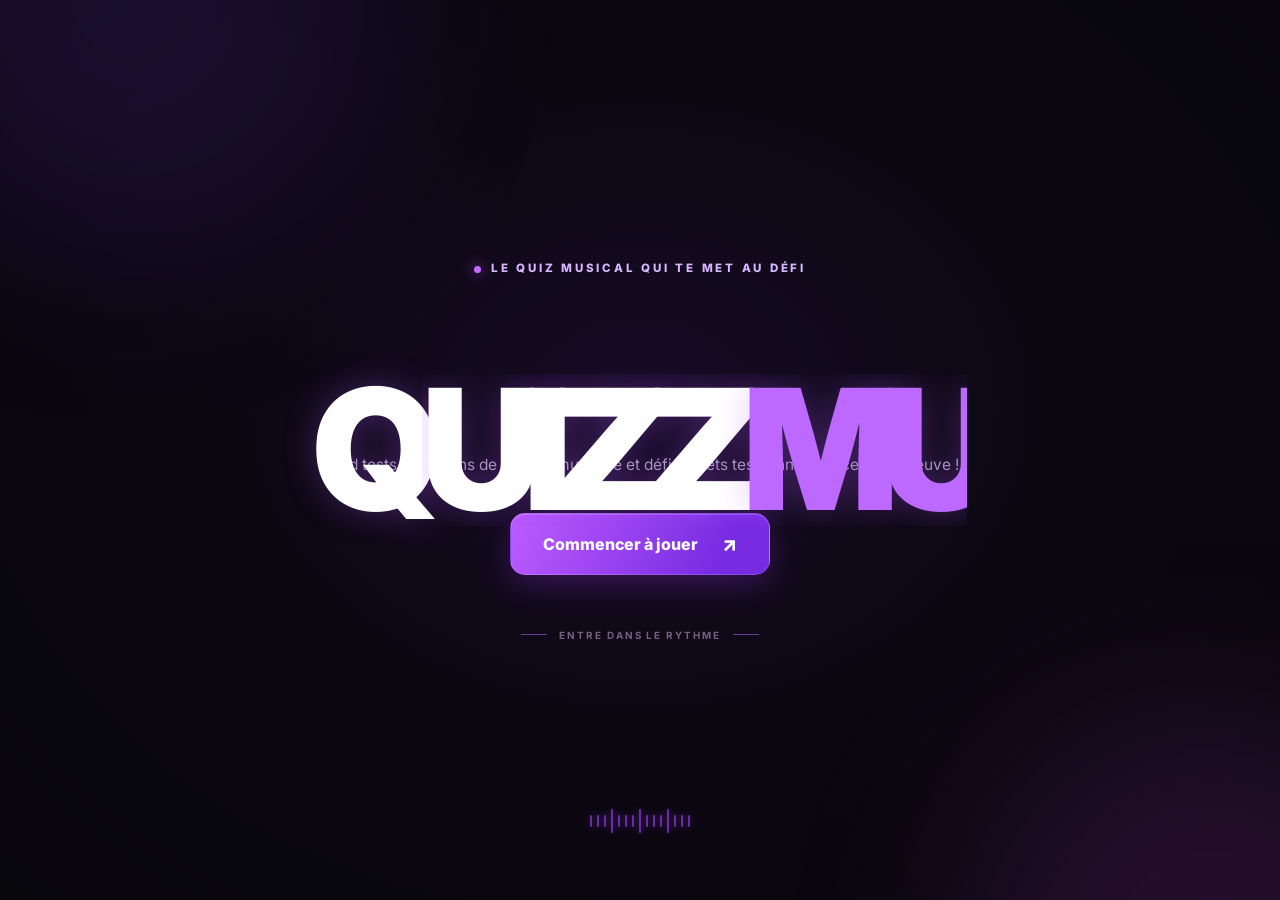
==== index.html @ 2c09d620 "Keep Q continuous through logo reveal and prevent welcome animation restart" ====
<!DOCTYPE html>
<html lang="fr">
  <head>
    <meta charset="UTF-8" />
    <meta name="viewport" content="width=device-width, initial-scale=1.0" />
    <meta name="theme-color" content="#08060d" />
    <title>QuizzMU — Écoute. Devine. Joue.</title>
    <link rel="preconnect" href="https://fonts.googleapis.com" />
    <link rel="preconnect" href="https://fonts.gstatic.com" crossorigin />
    <link href="https://fonts.googleapis.com/css2?family=Inter:wght@400;500;600;700;800;900&display=swap" rel="stylesheet" />
    <link rel="stylesheet" href="styles.css" />
    <link rel="stylesheet" href="artist-quiz.css" />
    <link rel="stylesheet" href="dark-theme.css" />
    <link rel="stylesheet" href="responsive.css" />
    <link rel="stylesheet" href="genre-answer-options.css?v=20261124singleinput" />
    <link rel="stylesheet" href="genre-setup.css?v=20261124genretiles" />
    <style>
      /* Un seul bouton Retour : celui de la barre supérieure. */
      #appShell .artist-back-button { display: none !important; }
      /* Le délai de 15 s remplace le bouton Passer, sans changer la gestion du temps écoulé. */
      #appShell [id$="SkipButton"], #appShell [data-pass] { display: none !important; }
      /* Après le choix du niveau, afficher seulement le quiz (ou le résultat).
         Conserver l'en-tête et les niveaux sur l'écran de sélection. */
      :is(.rap-deezer-panel, .rnb-deezer-panel, .afro-deezer-panel, .variete-deezer-panel):has(
        :is(.rap-play-area, .rnb-play-area, .afro-play-area, .variete-play-area,
            .rap-final-area, .rnb-final-area, .afro-final-area, .variete-final-area):not(.hidden)
      ) > :is(.rap-deezer-heading, .rnb-deezer-heading, .afro-deezer-heading, .variete-deezer-heading,
               .rap-level-picker, .rnb-level-picker, .afro-level-picker, .variete-level-picker) {
        display: none !important;
      }

      /* Intro: un seul logo, sans réinitialisation de l'animation du contenu. */
      #welcomeScreen.qm-intro .welcome-content, #welcomeScreen.qm-intro-done .welcome-content { animation:none; }
      #welcomeScreen.qm-intro .welcome-title { opacity:0; }
      #welcomeScreen.qm-intro .welcome-kicker { animation:qm-reveal .6s 2.55s both; }
      #welcomeScreen.qm-intro .welcome-description { animation:qm-reveal .6s 2.75s both; }
      #welcomeScreen.qm-intro .welcome-button { animation:qm-reveal .6s 2.95s both; }
      #welcomeScreen.qm-intro .welcome-hint { animation:qm-reveal .6s 3.15s both; }
      #welcomeScreen.qm-intro .sound-bars { animation:qm-bars .6s 3.35s both; }
      #qmIntroFx { position:fixed; inset:0; pointer-events:none; overflow:hidden; z-index:2; }
      #qmIntroFx .qm-logo { position:absolute; display:flex; align-items:baseline; white-space:nowrap; transform-origin:0 50%; color:#fff; }
      #qmIntroFx .qm-rest { display:inline-block; overflow:hidden; white-space:nowrap; }
      #qmIntroFx .qm-ring { position:absolute; left:50%; top:50%; width:clamp(100px,25vw,300px); aspect-ratio:1; border:1px solid #a960e4; border-radius:50%; animation:qm-ring 1.2s var(--delay) both; }
      #qmIntroFx .qm-beat { position:absolute; left:50%; top:50%; margin-left:var(--side); display:flex; align-items:center; gap:clamp(3px,.65vw,8px); height:clamp(18px,8%,42px); animation:qm-beat 1.35s .55s both; }
      #qmIntroFx .qm-beat i { display:block; width:clamp(3px,.55vw,7px); border-radius:2px; background:#ae65eb; animation:qm-beat-bar .55s ease-in-out infinite alternate; }
      @keyframes qm-ring { 0% {opacity:0;transform:translate(-50%,-50%) scale(.6)} 30% {opacity:.6} 100% {opacity:0;transform:translate(-50%,-50%) scale(1.9)} }
      @keyframes qm-beat { 0%,100% {opacity:0;transform:translate(-50%,-50%) scale(.95)} 30%,65% {opacity:.75;transform:translate(-50%,-50%) scale(1)} }
      @keyframes qm-beat-bar { from {transform:scaleY(.55)} to {transform:scaleY(1)} }
      @keyframes qm-reveal { from {opacity:0;transform:translateY(10px)} to {opacity:1;transform:translateY(0)} }
      @keyframes qm-bars { from {opacity:0} to {opacity:.6} }
      @media(prefers-reduced-motion:reduce) { #qmIntroFx {display:none!important} #welcomeScreen.qm-intro .welcome-title {opacity:1} #welcomeScreen.qm-intro .welcome-content > *, #welcomeScreen.qm-intro .sound-bars {animation:none!important} }
    </style>
  </head>
  <body>
    <canvas id="soundscape" aria-hidden="true"></canvas>
    <div class="ambient-glow ambient-glow-one" aria-hidden="true"></div>
    <div class="ambient-glow ambient-glow-two" aria-hidden="true"></div>

    <main id="welcomeScreen" class="welcome-screen" aria-labelledby="welcomeTitle">
      <div class="welcome-content">
        <p class="welcome-kicker"><span class="live-dot"></span> LE QUIZ MUSICAL QUI TE MET AU DÉFI</p>
        <h1 id="welcomeTitle" class="welcome-title">QUIZZ<span>MU</span></h1>
        <p class="welcome-description">Blind tests, questions de culture musicale et défis : mets tes connaissances à l’épreuve !</p>
        <button id="beginJourney" class="primary-btn welcome-button" type="button">Commencer à jouer <span aria-hidden="true">↗</span></button>
        <div class="welcome-hint" aria-hidden="true"><span></span> ENTRE DANS LE RYTHME <span></span></div>
      </div>
      <div class="sound-bars" aria-hidden="true"><i></i><i></i><i></i><i></i><i></i><i></i><i></i><i></i><i></i><i></i><i></i><i></i><i></i><i></i><i></i></div>
    </main>


    <script>
      (() => {
        const home=document.getElementById('welcomeScreen'), title=document.getElementById('welcomeTitle'), start=document.getElementById('beginJourney');
        const motion=matchMedia('(prefers-reduced-motion: reduce)');
        if(!home||!title||!start||motion.matches)return;
        home.classList.add('qm-intro','qm-intro-done');
        window.qmWaveStart=performance.now();
        const fx=document.createElement('div');fx.id='qmIntroFx';fx.setAttribute('aria-hidden','true');
        [.25,.65].forEach(delay=>{const ring=document.createElement('i');ring.className='qm-ring';ring.style.setProperty('--delay',delay+'s');fx.appendChild(ring)});
        [-1,1].forEach(side=>{const beat=document.createElement('div');beat.className='qm-beat';beat.style.setProperty('--side',side*20+'%');[35,65,100,65,35].forEach((height,i)=>{const bar=document.createElement('i');bar.style.height=height+'%';bar.style.animationDelay=i*.12+'s';beat.appendChild(bar)});fx.appendChild(beat)});
        const logo=document.createElement('div');logo.className='qm-logo';logo.innerHTML='<span class="qm-letter">Q</span><span class="qm-rest">UIZZ<span style="color:#bd69ff">MU</span></span>';fx.appendChild(logo);home.appendChild(fx);
        const rest=logo.lastElementChild, letter=logo.firstElementChild;
        let raf=0,timer=0,finished=false;
        const ease=x=>{x=Math.max(0,Math.min(1,x));return x*x*(3-2*x)};
        function finish(){if(finished)return;finished=true;cancelAnimationFrame(raf);clearTimeout(timer);fx.remove();home.classList.remove('qm-intro');start.removeEventListener('focus',finish);start.removeEventListener('click',finish);window.removeEventListener('resize',finish);motion.removeEventListener?.('change',finish)}
        function frame(now){
          if(finished)return;
          const t=(now-window.qmWaveStart)/1000;
          const style=getComputedStyle(title), rect=title.getBoundingClientRect();
          logo.style.fontFamily=style.fontFamily;logo.style.fontSize=style.fontSize;logo.style.fontWeight=style.fontWeight;logo.style.lineHeight=style.lineHeight;logo.style.letterSpacing=style.letterSpacing;logo.style.textShadow=style.textShadow;
          const reveal=ease((t-1.05)/.85), rise=ease((t-1.9)/.75);
          rest.style.width='auto';const full=rest.scrollWidth, q=letter.getBoundingClientRect().width/(Number(logo.dataset.scale)||1);
          const scale=t<1.05?.2+.8*ease(t/1.05):1;
          rest.style.width=full*reveal+'px';rest.style.opacity=String(ease((t-1.05)/.55));
          const width=q+full*reveal;
          const x=(innerWidth/2-width*scale/2)*(1-rise)+(rect.left+(rect.width-width)/2)*rise;
          const y=(innerHeight/2-rect.height/2)*(1-rise)+rect.top*rise;
          logo.style.left=x+'px';logo.style.top=y+'px';logo.style.transform='scale('+scale+')';logo.dataset.scale=scale;logo.style.opacity=String(ease(t/.28));
          if(t>=2.65){logo.remove();title.style.opacity='1';return}
          raf=requestAnimationFrame(frame);
        }
        start.addEventListener('focus',finish);start.addEventListener('click',finish);window.addEventListener('resize',finish);motion.addEventListener?.('change',finish);
        raf=requestAnimationFrame(frame);timer=setTimeout(finish,4050);
      })();
    </script>

    <section id="modeSelection" class="mode-selection hidden" aria-labelledby="modeTitle">
      <div class="mode-selection-inner">
        <p class="welcome-kicker"><span class="live-dot"></span> CHOISIS TON EXPÉRIENCE</p>
        <h2 id="modeTitle">À toi de <span>jouer.</span></h2>
        <p class="mode-intro">Blind test par genre ou quizz sur tes artistes préférés, fais ton choix !</p>
        <div class="mode-cards">
          <button class="mode-card questions-mode" type="button" data-open-mode="questions">
            <span class="mode-icon" aria-hidden="true">♫</span>
            <span class="mode-card-copy"><strong>Blind Test par genre</strong><span>Choisis ton genre musical et devine les morceaux avant la fin du chrono.</span></span>
            <span class="mode-arrow" aria-hidden="true">↗</span>
          </button>
          <button class="mode-card artist-mode" type="button" data-open-mode="artist">
            <span class="mode-icon" aria-hidden="true">✦</span>
            <span class="mode-card-copy"><strong>Spécial Artiste</strong><span>Plonge dans l’univers d’un de tes artistes préférés.</span></span>
            <span class="mode-arrow" aria-hidden="true">↗</span>
          </button>
        </div>
        <button id="backToWelcome" class="text-back" type="button">← Retour à l’accueil</button>
      </div>
    </section>

    <div class="app-shell hidden" id="appShell">
      <header class="topbar">
        <div class="brand-lockup"><p class="eyebrow">TON TERRAIN DE JEU MUSICAL</p><h1>Quizz<span>MU</span></h1></div>
        <nav class="category-nav" aria-label="Rubriques du quiz" style="display: none;">
          <button type="button" class="category-tab active" data-mode="questions" aria-pressed="true">Questions</button>
          <button type="button" class="category-tab" data-mode="artist" aria-pressed="false">Spécial Artiste</button>
        </nav>
        <div class="header-actions" style="margin-left: auto;">
          <button id="chooseModeBtn" class="ghost-btn choose-mode-btn" type="button">← Retour</button>
        </div>
      </header>
      <main>
        <section id="startScreen" class="panel hero-panel quiz-view">
          <div class="panel-content">
            <button class="artist-back-button mode-directory-back" style="display: none;" type="button">← Retour</button>
            <div class="hero-intro"><span class="badge glow">PRÊT·E À JOUER ?</span><h2>Blind Test par genre</h2><p>Choisis ton genre musical pour commencer.</p></div>
            <div class="settings-block"><div class="genre-picker" aria-label="Choisir un genre de musique">
              <button class="genre-btn active" type="button" data-genre="rap">🎤 Rap</button>
              <button class="genre-btn" type="button" data-genre="rnb">🎵 R&amp;B</button>
              <button class="genre-btn" type="button" data-genre="afro">🌍 Afro</button>
              <button class="genre-btn" type="button" data-genre="variete">🎶 Variété française</button>
            </div></div>
          </div>
        </section>
        <section id="artistStartScreen" class="panel artist-view hidden" aria-labelledby="artistTitle"><div class="panel-content artist-intro"><button class="artist-back-button mode-directory-back" style="display: none;" type="button">← Retour</button><h2 id="artistTitle">Choisis ton artiste</h2><p class="artist-directory-intro">Chaque artiste a sa rubrique et ses propres questions. Choisis un quiz pour commencer.</p>
        <div class="artist-cards">
          <article class="artist-card" aria-labelledby="beyonceCardTitle"><div class="artist-card-copy"><p class="eyebrow">QUIZ ARTISTE · 10 QUESTIONS</p><h3 id="beyonceCardTitle">Beyoncé</h3><p>7 blind tests et 3 questions de culture musicale.</p></div><button id="startBeyonceButton" class="primary-btn artist-start-button" type="button">Jouer le quiz Beyoncé</button></article>
          <article class="artist-card" aria-labelledby="michaelCardTitle"><div class="artist-card-copy"><p class="eyebrow">QUIZ ARTISTE · 10 QUESTIONS</p><h3 id="michaelCardTitle">Michael Jackson</h3><p>5 blind tests et 5 questions de culture musicale.</p></div><button id="startMichaelButton" class="primary-btn artist-start-button" type="button">Jouer le quiz Michael Jackson</button></article>
        </div></div></section>
        <section id="artistGameScreen" class="panel artist-view hidden" aria-labelledby="artistQuestionPrompt"><div class="artist-game-content"><div class="game-header"><span id="artistRoundBadge" class="round-badge">Question 1 / 10</span><span id="artistScoreBadge" class="score-badge">Score : 0 / 10</span></div><p id="artistQuestionType" class="eyebrow">Blind test</p><div class="hint-card artist-question-card"><p class="hint-label">QUESTION</p><h3 id="artistQuestionPrompt">Quel est le titre du morceau ?</h3></div><div id="artistAudioArea" class="artist-audio-area"><button id="artistPlayButton" class="primary-btn artist-play-button" type="button" disabled>Chargement de l’extrait…</button><audio id="artistPreviewAudio" preload="none"></audio><p id="artistAudioStatus" class="feedback" role="status" aria-live="polite">Connexion à Deezer…</p></div><div id="artistChoices" class="artist-choices" aria-label="Propositions de réponse"></div><div id="artistReveal" class="artist-reveal" hidden aria-live="polite"></div><div class="artist-next-row"><button id="artistNextButton" class="primary-btn" type="button" hidden>Question suivante →</button></div></div></section>
        <section id="artistEndScreen" class="panel artist-view hidden" aria-labelledby="artistEndTitle"><div class="panel-content center"><span id="artistEndBadge" class="badge success">QUIZ ARTISTE TERMINÉ</span><h2 id="artistEndTitle">Quiz terminé !</h2><p id="artistFinalScore" class="artist-final-score"></p><div class="end-actions"><button id="restartArtistButton" class="primary-btn" type="button">Rejouer ce quiz</button><button id="artistDirectoryButton" class="ghost-btn" type="button">Retour aux artistes</button></div></div></section>
      </main>
    </div>
    <script src="quiz-timer.js"></script>
    <script>
      /* Réactions légères communes à tous les quiz QUIZZMU. */
      (() => {
        "use strict";
        const messages = {
          correct: [
            "T'es trop fort(e) 🔥",
            "Okkk, y'a du niveau !",
            "Masterclass 😮‍💨",
            "Mais oui, évidemment !",
            "Tu connais tes classiques 🎧",
            "C'est trop facile pour toi !",
            "Là, tu régales !",
            "Rien à dire, c'est validé ✅"
          ],
          wrong: [
            "Aïe aïe aïe 😭",
            "On va faire comme si on avait rien vu 👀",
            "C'était pas loin… enfin presque",
            "Bon… on retente au prochain son ?",
            "Même les meilleurs se trompent 😌",
            "On met ça sur le compte du stress 😭",
            "Le prochain, c'est le bon ! 🔥",
            "Petit accident de parcours 😭",
            "On oublie celle-là et on avance 🤝"
          ]
        };
        const states = new WeakMap();
        const style = document.createElement("style");
        style.textContent = `
          .quizzmu-reaction {
            display: block; width: 100%; max-width: 100%;
            margin: 8px 0 4px; padding: 0; border: 0; background: transparent;
            box-shadow: none; border-radius: 0; text-align: center;
            font-size: .92rem; font-weight: 600; line-height: 1.45;
            letter-spacing: normal; pointer-events: none;
            animation: quizzmu-reaction-appear .32s ease-out both;
          }
          .quizzmu-reaction--correct { color: #86efac; }
          .quizzmu-reaction--wrong { color: #fda4af; }
          .quizzmu-reaction--leaving {
            animation: quizzmu-reaction-out .25s ease-in forwards;
          }
          .quizzmu-answer-pulse { animation: quizzmu-answer-pulse .28s ease-out; }
          .quizzmu-next-question { display: block; width: fit-content; max-width: 100%; margin: 16px auto 8px; }
          .quizzmu-next-question[hidden] { display: none !important; }
          @keyframes quizzmu-reaction-appear {
            from { opacity: 0; transform: translateY(5px); }
            to { opacity: 1; transform: translateY(0); }
          }
          @keyframes quizzmu-answer-pulse {
            50% { transform: scale(1.012); }
            to { transform: scale(1); }
          }
          @keyframes quizzmu-reaction-out {
            to { opacity: 0; transform: translateY(-3px); }
          }
          @media (prefers-reduced-motion: reduce) {
            .quizzmu-reaction, .quizzmu-answer-pulse { animation: none !important; }
          }
        `;
        document.head.appendChild(style);
        function shuffle(values) {
          const items = values.slice();
          for (let i = items.length - 1; i > 0; i--) {
            const j = Math.floor(Math.random() * (i + 1));
            [items[i], items[j]] = [items[j], items[i]];
          }
          return items;
        }
        function pick(state, kind) {
          if (!state.bags[kind].length) {
            state.bags[kind] = shuffle(messages[kind]);
            if (state.bags[kind][0] === state.last[kind] && state.bags[kind].length > 1) {
              const first = state.bags[kind].shift();
              state.bags[kind].push(first);
            }
          }
          const chosen = state.bags[kind].shift();
          state.last[kind] = chosen;
          return chosen;
        }
        function getState(anchor) {
          let state = states.get(anchor);
          if (!state) {
            state = { bags: { correct: [], wrong: [] }, last: { correct: null, wrong: null }, timer: null, element: null };
            states.set(anchor, state);
          }
          return state;
        }
        window.QuizzmuReactions = {
          clear(anchor) {
            if (!anchor) return;
            const state = states.get(anchor);
            if (!state) return;
            if (state.timer) clearTimeout(state.timer);
            if (state.element) state.element.remove();
            state.timer = null;
            state.element = null;
          },
          show(anchor, isCorrect, selectedButton) {
            if (!anchor) return;
            const state = getState(anchor);
            const kind = isCorrect ? "correct" : "wrong";
            if (state.timer) clearTimeout(state.timer);
            if (state.element) state.element.remove();
            const reaction = document.createElement("div");
            reaction.className = "quizzmu-reaction quizzmu-reaction--" + kind;
            reaction.textContent = pick(state, kind);
            reaction.setAttribute("role", "status");
            reaction.setAttribute("aria-live", "polite");
            // Afficher la petite phrase sous les propositions, sans grosse carte.
            const choices = anchor.parentElement?.querySelector(
              '.artist-choices, [data-choices], [id$="Choices"]'
            );
            if (choices) choices.insertAdjacentElement("afterend", reaction);
            else anchor.insertAdjacentElement("afterend", reaction);
            state.element = reaction;
            if (selectedButton) {
              selectedButton.classList.remove("quizzmu-answer-pulse");
              void selectedButton.offsetWidth;
              selectedButton.classList.add("quizzmu-answer-pulse");
              setTimeout(() => selectedButton.classList.remove("quizzmu-answer-pulse"), 500);
            }
            state.timer = setTimeout(() => {
              reaction.classList.add("quizzmu-reaction--leaving");
              setTimeout(() => reaction.remove(), 330);
              if (state.element === reaction) state.element = null;
            }, 2000);
          }
        };
      })();
    </script>
    <script src="artist-quiz.js?v=20261117next2"></script>
    <script src="rihanna-quiz.js?v=20261117next2"></script>
    <script src="new-artist-quizzes.js?v=20261117next2"></script>
    <script src="navigation.js?v=20261118score10"></script>
    <script src="afro-deezer.js?v=20261118score10"></script>
    <script src="variete-deezer.js?v=20261118score10"></script>
    <script src="genre-free-tracks.js"></script>
    <script src="genre-answer-options.js?v=20261124flexibleanswers"></script>
    <script src="genre-setup.js?v=20261123"></script>
    <script src="ambient.js?v=20261124smooth"></script>
  </body>
</html>
---- styles.css ----
:root {
  --bg: #f5efe6;
  --bg-2: #efe1cf;
  --bg-3: #dcc5a3;
  --panel: rgba(255, 250, 244, 0.9);
  --panel-strong: rgba(250, 244, 236, 0.96);
  --panel-soft: rgba(242, 227, 206, 0.78);
  --primary: #8a5a38;
  --primary-strong: #6c432a;
  --secondary: #b96f46;
  --accent: #d7a86b;
  --success: #3e7b5b;
  --danger: #b75d52;
  --warning: #8a5c39;
  --text: #2f241d;
  --muted: #695b4d;
  --shadow: rgba(90, 67, 45, 0.14);
  --border: rgba(107, 74, 48, 0.12);
}

* {
  box-sizing: border-box;
}

html,
body {
  margin: 0;
  min-height: 100%;
  font-family: "Inter", sans-serif;
  background:
    radial-gradient(circle at top left, rgba(215, 168, 107, 0.22), transparent 26%),
    radial-gradient(circle at bottom right, rgba(166, 121, 85, 0.12), transparent 25%),
    linear-gradient(135deg, var(--bg), var(--bg-2) 40%, var(--bg-3));
  color: var(--text);
}

body {
  min-height: 100vh;
  display: flex;
  align-items: center;
  justify-content: center;
  padding: 32px 16px;
}

button,
input {
  font: inherit;
}

.app-shell {
  width: min(860px, 100%);
}

.topbar {
  display: flex;
  align-items: center;
  justify-content: space-between;
  gap: 16px;
  margin-bottom: 20px;
}

.header-actions,
.end-actions {
  display: flex;
  align-items: center;
  gap: 12px;
}

.end-actions {
  justify-content: center;
  margin-top: 20px;
}

.eyebrow {
  margin: 0 0 8px;
  color: var(--secondary);
  text-transform: uppercase;
  letter-spacing: 0.16em;
  font-size: 0.72rem;
  font-weight: 800;
}

h1 {
  margin: 0;
  font-size: clamp(2rem, 4vw, 3rem);
  letter-spacing: -0.05em;
  color: var(--text);
}

.panel {
  background: linear-gradient(180deg, rgba(255, 249, 242, 0.96), rgba(246, 236, 221, 0.94));
  border: 1px solid var(--border);
  border-radius: 28px;
  box-shadow: 0 18px 40px var(--shadow);
  backdrop-filter: blur(8px);
}

.hero-panel {
  overflow: hidden;
}

.panel-content {
  padding: 36px 32px;
}

.hero-intro {
  text-align: center;
  margin-bottom: 26px;
}

h2 {
  margin: 0 0 12px;
  font-size: clamp(2rem, 4vw, 2.8rem);
  line-height: 1.1;
  color: var(--text);
}

p {
  color: var(--muted);
  line-height: 1.7;
  margin: 0;
}

.badge {
  display: inline-flex;
  align-items: center;
  justify-content: center;
  border-radius: 999px;
  padding: 0.52rem 0.95rem;
  font-size: 0.78rem;
  font-weight: 800;
  background: rgba(184, 111, 70, 0.1);
  color: var(--secondary);
  margin-bottom: 18px;
  border: 1px solid rgba(184, 111, 70, 0.18);
}

.badge.glow {
  box-shadow: 0 0 0 1px rgba(184, 111, 70, 0.18), 0 12px 28px rgba(184, 111, 70, 0.08);
}

.badge.success {
  background: rgba(62, 123, 91, 0.1);
  color: var(--success);
  border-color: rgba(62, 123, 91, 0.2);
}

.settings-block {
  margin-bottom: 26px;
}

.section-label {
  margin-bottom: 12px;
  font-size: 0.78rem;
  font-weight: 800;
  letter-spacing: 0.12em;
  text-transform: uppercase;
  color: var(--text);
}

.genre-picker,
.difficulty-picker {
  display: flex;
  flex-wrap: wrap;
  gap: 12px;
}

.genre-picker {
  justify-content: center;
}

.difficulty-picker {
  justify-content: flex-start;
}

.genre-btn,
.difficulty-btn,
.secondary-btn {
  background: rgba(255, 255, 255, 0.45);
  border: 1px solid rgba(110, 82, 57, 0.12);
  color: var(--text);
  border-radius: 999px;
  padding: 0.8rem 1.15rem;
  font-weight: 700;
  cursor: pointer;
  transition: transform 0.18s ease, box-shadow 0.18s ease, border-color 0.18s ease, background 0.18s ease, opacity 0.18s ease;
}

.genre-btn:hover,
.difficulty-btn:hover,
.secondary-btn:hover {
  transform: translateY(-2px);
  border-color: rgba(110, 82, 57, 0.2);
}

.genre-btn.active {
  background: linear-gradient(135deg, var(--primary), var(--primary-strong));
  border-color: transparent;
  color: #fffaf5;
  box-shadow: 0 12px 25px rgba(138, 90, 56, 0.22);
}

.genre-btn[data-genre="rap"].active {
  background: linear-gradient(135deg, #8b5e3c, #c7774f);
}

.genre-btn[data-genre="pop"].active {
  background: linear-gradient(135deg, #b67c4f, #d7a86b);
}

.genre-btn[data-genre="rnb"].active {
  background: linear-gradient(135deg, #7d5c42, #9c7d64);
}

.genre-btn[data-genre="kompa"].active {
  background: linear-gradient(135deg, #a76f4d, #d9916b);
}

.difficulty-btn.active {
  background: linear-gradient(135deg, #d7a86b, #c67a4a);
  border-color: transparent;
  color: #fffaf4;
  box-shadow: 0 12px 25px rgba(199, 122, 74, 0.18);
}

.stats-grid {
  display: grid;
  grid-template-columns: repeat(3, minmax(0, 1fr));
  gap: 14px;
  margin: 28px 0 30px;
}

.stat-box {
  background: rgba(255, 255, 255, 0.34);
  border: 1px solid rgba(110, 82, 57, 0.12);
  border-radius: 20px;
  padding: 20px 14px;
  text-align: center;
}

.stat-box strong {
  display: block;
  font-size: 1.5rem;
  margin-bottom: 6px;
  color: var(--text);
}

.stat-box span {
  color: var(--muted);
  font-size: 0.9rem;
}

.primary-btn,
.ghost-btn,
.secondary-btn {
  border: none;
  border-radius: 16px;
  padding: 0.95rem 1.4rem;
  font-weight: 800;
  cursor: pointer;
  transition: transform 0.15s ease, opacity 0.15s ease, box-shadow 0.15s ease;
}

.primary-btn {
  background: linear-gradient(135deg, var(--primary), var(--primary-strong));
  color: #fffaf6;
  box-shadow: 0 12px 30px rgba(138, 90, 56, 0.22);
}

.start-btn {
  display: block;
  width: min(260px, 100%);
  margin: 0 auto;
  font-size: 1rem;
}

.ghost-btn {
  background: rgba(255, 255, 255, 0.38);
  color: var(--text);
  border: 1px solid rgba(110, 82, 57, 0.12);
}

.secondary-btn {
  background: rgba(184, 111, 70, 0.08);
  border: 1px solid rgba(184, 111, 70, 0.18);
  color: var(--warning);
}

.primary-btn:hover,
.ghost-btn:hover,
.secondary-btn:hover {
  transform: translateY(-1px);
}

.primary-btn:disabled,
.secondary-btn:disabled,
.ghost-btn:disabled {
  opacity: 0.5;
  cursor: not-allowed;
  transform: none;
}

.hidden {
  display: none;
}

#gameScreen {
  padding: 24px 22px 18px;
}

.game-header {
  display: flex;
  justify-content: space-between;
  align-items: center;
  gap: 12px;
  margin-bottom: 20px;
}

.round-badge,
.score-badge,
.badge {
  display: inline-flex;
  align-items: center;
  justify-content: center;
  border-radius: 999px;
  padding: 0.5rem 0.8rem;
  font-size: 0.82rem;
  font-weight: 700;
}

.round-badge {
  background: rgba(138, 90, 56, 0.08);
  color: var(--primary-strong);
  border: 1px solid rgba(138, 90, 56, 0.12);
}

.score-badge {
  background: rgba(62, 123, 91, 0.08);
  color: var(--success);
  border: 1px solid rgba(62, 123, 91, 0.12);
}

.hint-card {
  background: linear-gradient(135deg, rgba(215, 168, 107, 0.12), rgba(138, 90, 56, 0.05));
  border: 1px solid rgba(110, 82, 57, 0.12);
  border-radius: 18px;
  padding: 22px 20px;
  margin-bottom: 20px;
}

.hint-label {
  margin: 0 0 10px;
  text-transform: uppercase;
  letter-spacing: 0.12em;
  font-size: 0.7rem;
  color: var(--primary-strong);
}

.hint-card h3 {
  margin: 0;
  font-size: clamp(1.1rem, 2vw, 1.6rem);
  line-height: 1.5;
  color: var(--text);
}

form {
  display: block;
}

label {
  display: block;
  margin-bottom: 10px;
  color: var(--muted);
  font-weight: 600;
}

.input-row {
  display: flex;
  gap: 12px;
}

input {
  flex: 1;
  background: rgba(255, 255, 255, 0.45);
  border: 1px solid rgba(110, 82, 57, 0.12);
  border-radius: 14px;
  color: var(--text);
  padding: 0.9rem 1rem;
  font-size: 1rem;
}

input:focus {
  outline: 2px solid rgba(138, 90, 56, 0.45);
  outline-offset: 2px;
}

.actions-row {
  margin-top: 16px;
  display: flex;
  justify-content: flex-end;
}

.skip-btn {
  min-width: 120px;
}

.feedback {
  min-height: 24px;
  margin: 18px 0 0;
  font-weight: 600;
}

.feedback.success {
  color: var(--success);
}

.feedback.error {
  color: var(--danger);
}

.feedback.info {
  color: var(--warning);
}

.center {
  text-align: center;
}

@media (max-width: 600px) {
  .stats-grid,
  .input-row {
    grid-template-columns: 1fr;
    display: grid;
  }

  .topbar,
  .game-header,
  .header-actions,
  .end-actions {
    flex-direction: column;
    align-items: flex-start;
  }

  .panel-content,
  #gameScreen {
    padding: 20px 16px;
  }

  .genre-btn,
  .difficulty-btn,
  .secondary-btn,
  .primary-btn,
  .ghost-btn {
    width: 100%;
  }

  .actions-row {
    justify-content: stretch;
  }
}
---- artist-quiz.css ----
/* Styles for separate artist quiz sections; original quiz styles remain unchanged. */
.category-nav {
  display: flex; align-items: center; justify-content: center; gap: 8px; padding: 5px;
  border: 1px solid var(--border); border-radius: 999px; background: rgba(255,255,255,.36);
}
.category-tab {
  border: 0; border-radius: 999px; padding: .7rem 1rem; background: transparent; color: var(--muted);
  font: inherit; font-size: .9rem; font-weight: 800; cursor: pointer; transition: background .18s ease, color .18s ease, transform .18s ease;
}
.category-tab:hover { transform: translateY(-1px); }
.category-tab.active { color: #fffaf5; background: linear-gradient(135deg,var(--primary),var(--primary-strong)); }
.artist-mode-active .quiz-view { display: none !important; }
.artist-view[hidden] { display: none !important; }
.artist-view:not(.hidden) { display: block; }
.artist-intro { padding: 38px 32px; text-align: center; }
.artist-directory-intro { max-width: 580px; margin: 0 auto; }
.artist-cards { display: grid; grid-template-columns: repeat(2,minmax(0,1fr)); gap: 16px; margin-top: 28px; text-align: left; }
.artist-card { display: flex; flex-direction: column; justify-content: space-between; gap: 22px; min-height: 220px; padding: 24px; border: 1px solid var(--border); border-radius: 22px; background: rgba(255,255,255,.42); box-shadow: 0 10px 24px var(--shadow); }
.artist-card-copy h3 { margin: 0 0 9px; color: var(--text); font-size: 1.5rem; }
.artist-card-copy > p:last-child { line-height: 1.6; }
.artist-card .eyebrow { margin-bottom: 10px; }
.artist-start-button { width: 100%; }
.artist-game-content { padding: 24px 22px 20px; }
.artist-question-card { text-align: center; }
.artist-question-card h3 { line-height: 1.35; }
.artist-audio-area { margin: 20px 0; text-align: center; }
.artist-play-button { min-width: min(250px,100%); }
.artist-audio-area .feedback { margin-top: 14px; }
.artist-choices { display: grid; grid-template-columns: repeat(2,minmax(0,1fr)); gap: 12px; margin-top: 18px; }
.artist-choice { min-height: 56px; padding: 14px 16px; border: 1px solid var(--border); border-radius: 16px; color: var(--text); background: rgba(255,255,255,.48); font: inherit; font-weight: 700; text-align: left; cursor: pointer; transition: transform .15s ease,background .15s ease,color .15s ease; }
.artist-choice:hover:not(:disabled) { transform: translateY(-1px); }
.artist-choice.correct { color: white; background: var(--success); border-color: var(--success); }
.artist-choice.incorrect { color: white; background: var(--danger); border-color: var(--danger); }
.artist-choice:disabled { cursor: default; }
.artist-reveal { margin-top: 18px; padding: 16px 18px; border: 1px solid rgba(62,123,91,.16); border-radius: 16px; background: rgba(62,123,91,.09); }
.artist-reveal strong { color: var(--success); }
.artist-reveal p { margin-top: 5px; }
.artist-next-row { display: flex; justify-content: flex-end; margin-top: 18px; }
.artist-final-score { margin-top: 18px; font-size: 1.25rem; font-weight: 800; }
@media (max-width: 700px) {
  .topbar { flex-wrap: wrap; }
  .category-nav { order: 3; width: 100%; }
  .category-tab { flex: 1; }
}
@media (max-width: 600px) {
  .artist-cards { grid-template-columns: 1fr; }
  .artist-intro { padding: 24px 16px; }
  .artist-game-content { padding: 20px 16px; }
  .artist-choices { grid-template-columns: 1fr; }
  .artist-next-row { justify-content: stretch; }
  .artist-next-row .primary-btn { width: 100%; }
}
---- dark-theme.css ----
/* QuizzMU — Dark Music theme. Visual overrides only; quiz data and APIs remain untouched. */
:root {
  color-scheme: dark;
  --bg: #08060d;
  --bg-2: #100a1b;
  --bg-3: #180d29;
  --panel: rgba(18, 14, 28, .9);
  --panel-strong: rgba(20, 15, 31, .97);
  --panel-soft: rgba(28, 19, 44, .82);
  --primary: #a855f7;
  --primary-strong: #7628d8;
  --secondary: #c084fc;
  --accent: #e879f9;
  --success: #53d69a;
  --danger: #ff6b85;
  --warning: #d3a7ff;
  --text: #f7f2ff;
  --muted: #b6a9c8;
  --shadow: rgba(0, 0, 0, .38);
  --border: rgba(192, 132, 252, .18);
  --electric: #b45cff;
}

html, body { min-height: 100%; background: #08060d; color: var(--text); }
body {
  position: relative; isolation: isolate; min-height: 100vh; display: block; overflow-x: hidden;
  padding: clamp(18px, 4vw, 48px) 18px; font-family: "Inter", sans-serif;
  background: radial-gradient(ellipse at 50% 45%, #160b25 0%, #0c0812 46%, #07060b 100%);
}
#soundscape { position: fixed; inset: 0; z-index: -3; width: 100%; height: 100%; pointer-events: none; }
.ambient-glow { position: fixed; z-index: -2; width: 40vw; height: 40vw; border-radius: 50%; filter: blur(100px); opacity: .14; pointer-events: none; }
.ambient-glow-one { top: -20vw; left: -10vw; background: #7c3aed; animation: glow-drift 16s ease-in-out infinite alternate; }
.ambient-glow-two { right: -15vw; bottom: -25vw; background: #d946ef; animation: glow-drift 20s ease-in-out infinite alternate-reverse; }
@keyframes glow-drift { to { transform: translate3d(5vw, 7vh, 0) scale(1.2); } }
.hidden { display: none !important; }
button, input { font: inherit; }
button { color: inherit; }
button:focus-visible, input:focus-visible { outline: 2px solid #d8a4ff; outline-offset: 4px; }

.welcome-screen, .mode-selection { min-height: calc(100svh - 2 * clamp(18px, 4vw, 48px)); display: grid; place-items: center; position: relative; z-index: 1; }
.welcome-content, .mode-selection-inner { width: min(850px, 100%); text-align: center; animation: enter-up .75s cubic-bezier(.2,.8,.2,1) both; }
@keyframes enter-up { from { opacity: 0; transform: translateY(20px); } to { opacity: 1; transform: translateY(0); } }
.welcome-kicker { display: flex; align-items: center; justify-content: center; gap: 10px; margin: 0 0 22px; color: #d7b6ff; font-size: .72rem; font-weight: 800; letter-spacing: .24em; }
.live-dot { width: 7px; height: 7px; border-radius: 50%; background: #c26cff; box-shadow: 0 0 14px #b34aff; animation: pulse 1.8s ease-in-out infinite; }
@keyframes pulse { 50% { opacity: .45; box-shadow: 0 0 4px #b34aff; } }
.welcome-title { margin: 0; color: white; font-size: clamp(4.5rem, 15vw, 10.5rem); font-weight: 900; line-height: .9; letter-spacing: -.095em; text-shadow: 0 0 34px rgba(176, 85, 255, .3); }
.welcome-title span, .brand-lockup h1 span, .mode-selection h2 span { color: #bd69ff; }
.welcome-tagline { margin: 28px 0 8px; color: white; font-size: clamp(1.2rem, 3vw, 1.7rem); font-weight: 600; letter-spacing: .04em; }
.welcome-description, .mode-intro { color: #a99bb9; font-size: .97rem; }
.primary-btn { border: 1px solid rgba(255,255,255,.13); background: linear-gradient(115deg, #bd5cff, #782ce2 80%); color: white; box-shadow: 0 10px 32px rgba(140, 50, 230, .3), inset 0 1px 0 rgba(255,255,255,.2); transition: transform .2s ease, box-shadow .2s ease, filter .2s ease; }
.primary-btn:hover:not(:disabled) { transform: translateY(-2px); filter: brightness(1.1); box-shadow: 0 15px 40px rgba(155, 67, 245, .42), inset 0 1px 0 rgba(255,255,255,.25); }
.welcome-button { display: inline-flex; align-items: center; justify-content: center; gap: 24px; min-width: 260px; margin-top: 34px; padding: 18px 26px; border-radius: 15px; font-weight: 800; }
.welcome-button span { font-size: 1.25rem; }
.welcome-hint { display: flex; align-items: center; justify-content: center; gap: 12px; margin-top: 54px; color: #70647c; font-size: .62rem; font-weight: 700; letter-spacing: .2em; }
.welcome-hint span { width: 26px; height: 1px; background: #6f3a99; }
.sound-bars { position: absolute; bottom: 1.5%; left: 50%; display: flex; align-items: center; gap: 5px; height: 38px; transform: translateX(-50%); opacity: .6; pointer-events: none; }
.sound-bars i { width: 2px; height: 12px; border-radius: 3px; background: #a94aff; box-shadow: 0 0 9px #8e35e8; animation: equalize .85s ease-in-out infinite alternate; }
.sound-bars i:nth-child(3n) { animation-delay: -.6s; }.sound-bars i:nth-child(3n + 1) { animation-delay: -.3s; }.sound-bars i:nth-child(4n) { height: 24px; }
@keyframes equalize { to { height: 5px; opacity: .45; } }
.mode-selection-inner { max-width: 900px; }
.mode-selection h2 { margin: 0 0 12px; font-size: clamp(2.6rem, 7vw, 5rem); letter-spacing: -.07em; }
.mode-cards { display: grid; grid-template-columns: repeat(2, minmax(0, 1fr)); gap: 18px; margin-top: 42px; text-align: left; }
.mode-card { position: relative; display: flex; align-items: flex-start; gap: 20px; min-height: 220px; padding: 30px 26px; overflow: hidden; border: 1px solid rgba(194, 129, 255, .2); border-radius: 24px; background: linear-gradient(145deg, rgba(35, 21, 52, .9), rgba(15, 12, 23, .95)); text-align: left; cursor: pointer; transition: transform .25s ease, border-color .25s ease, box-shadow .25s ease; }
.mode-card::after { position: absolute; right: -70px; bottom: -110px; width: 240px; height: 240px; border-radius: 50%; background: rgba(162, 65, 255, .15); filter: blur(18px); content: ""; transition: transform .3s ease; }
.mode-card:hover { transform: translateY(-6px); border-color: rgba(204, 148, 255, .65); box-shadow: 0 18px 50px rgba(88, 30, 138, .25); }
.mode-card:hover::after { transform: scale(1.3); }
.mode-icon { display: grid; flex: 0 0 52px; width: 52px; height: 52px; place-items: center; border: 1px solid rgba(199, 144, 255, .26); border-radius: 16px; background: rgba(164, 71, 240, .13); color: #d9a8ff; font-size: 1.7rem; }
.mode-card-copy { display: flex; flex-direction: column; gap: 12px; padding-top: 4px; }
.mode-overline { color: #b984e4; font-size: .64rem; font-weight: 800; letter-spacing: .16em; }
.mode-card-copy strong { color: white; font-size: clamp(1.45rem, 3vw, 2rem); letter-spacing: -.04em; }
.mode-card-copy > span:last-child { max-width: 300px; color: #b2a5c1; font-size: .9rem; line-height: 1.6; }
.mode-arrow { position: absolute; top: 28px; right: 28px; color: #c58aff; font-size: 1.2rem; }
.text-back { margin-top: 28px; border: 0; background: transparent; color: #a99bb9; cursor: pointer; transition: color .2s ease; }
.text-back:hover { color: white; }

.app-shell { position: relative; z-index: 1; width: min(1000px, 100%); margin: 0 auto; animation: enter-up .4s ease both; }
.topbar { display: flex; align-items: center; justify-content: space-between; gap: 18px; margin: 0 0 22px; }
.brand-lockup .eyebrow { margin-bottom: 5px; color: #b984e4; font-size: .62rem; }
.brand-lockup h1 { margin: 0; color: white; font-size: 1.8rem; letter-spacing: -.07em; }
.category-nav { display: flex; gap: 4px; padding: 5px; border: 1px solid rgba(192,132,252,.18); border-radius: 999px; background: rgba(22,16,31,.8); }
.category-tab { padding: .65rem 1rem; border: 0; border-radius: 999px; background: transparent; color: #aa9bb9; font-size: .84rem; font-weight: 700; cursor: pointer; transition: .2s ease; }
.category-tab.active { background: linear-gradient(120deg,#a84af1,#7024d5); color: white; box-shadow: 0 5px 16px rgba(145,53,225,.28); }
.header-actions, .end-actions { display: flex; align-items: center; gap: 9px; }
.ghost-btn, .secondary-btn { padding: .8rem 1rem; border: 1px solid rgba(192,132,252,.2); border-radius: 12px; background: rgba(23,18,32,.8); color: #e5d9f2; font-weight: 700; cursor: pointer; transition: .2s ease; }
.ghost-btn:hover, .secondary-btn:hover { border-color: #b76aff; background: rgba(121,48,175,.18); }
.panel { overflow: hidden; border: 1px solid rgba(192,132,252,.17); border-radius: 24px; background: linear-gradient(145deg, rgba(22,17,31,.96), rgba(13,11,19,.97)); box-shadow: 0 22px 65px rgba(0,0,0,.32), 0 0 40px rgba(126,46,195,.08); backdrop-filter: blur(18px); }
.panel-content { padding: clamp(24px, 5vw, 48px); }
.hero-intro { margin-bottom: 32px; text-align: center; }
.eyebrow { color: #bd86e7; }
h2, h3 { color: #faf7ff; }
.hero-intro h2, .artist-intro h2 { margin: 0 0 12px; font-size: clamp(2rem, 5vw, 3.2rem); letter-spacing: -.06em; }
p { color: #b5a9c3; line-height: 1.7; }
.hero-intro > p { max-width: 640px; margin: 0 auto; }
.badge { margin-bottom: 16px; border: 1px solid rgba(185,110,255,.25); background: rgba(153,66,220,.12); color: #d6a8ff; }
.badge.success { border-color: rgba(83,214,154,.25); background: rgba(83,214,154,.1); color: #71e9ae; }
.section-label { margin-bottom: 12px; color: #e8def2; font-size: .72rem; font-weight: 800; letter-spacing: .12em; text-transform: uppercase; }
.settings-block { margin-bottom: 22px; }
.genre-picker, .difficulty-picker { gap: 10px; }
.genre-btn, .difficulty-btn { padding: .72rem 1rem; border: 1px solid rgba(194,157,222,.17); border-radius: 999px; background: rgba(255,255,255,.035); color: #d7cce1; cursor: pointer; transition: .2s ease; }
.genre-btn:hover, .difficulty-btn:hover { border-color: #a84af1; transform: translateY(-1px); }
.genre-btn.active, .difficulty-btn.active { border-color: transparent; background: linear-gradient(120deg,#a84af1,#7024d5); color: white; box-shadow: 0 7px 20px rgba(145,53,225,.25); }
.stats-grid { gap: 12px; margin: 24px 0; }
.stat-box { border: 1px solid rgba(192,132,252,.14); border-radius: 16px; background: rgba(255,255,255,.025); }
.stat-box strong { color: white; }.stat-box span { color: #a99bb9; }
.start-btn { display: flex; align-items: center; justify-content: center; gap: 12px; width: min(300px,100%); margin: auto; }
#gameScreen, .artist-game-content { padding: clamp(20px, 4vw, 32px); }
.game-header { gap: 12px; }
.round-badge, .score-badge { border: 1px solid rgba(192,132,252,.2); background: rgba(146,69,199,.12); color: #d7b6fa; }
.score-badge { border-color: rgba(83,214,154,.2); background: rgba(83,214,154,.08); color: #76e8b0; }
.hint-card { border: 1px solid rgba(192,132,252,.16); background: linear-gradient(120deg,rgba(142,59,208,.14),rgba(83,48,115,.08)); }
.hint-label { color: #c795ef; }
label { color: #ded3e8; }
input { border: 1px solid rgba(192,132,252,.22); background: rgba(7,6,12,.72); color: white; }
input::placeholder { color: #80748d; }
input:focus { outline-color: #ae62f4; }
.secondary-btn { background: rgba(169,91,224,.1); color: #e0c3fb; }
.feedback.success { color: #72e6ad; }.feedback.error { color: #ff8195; }.feedback.info { color: #d3a7ff; }
.artist-intro { padding: clamp(24px,5vw,48px); }
.artist-directory-intro { max-width: 640px; margin: 0 auto; }
.artist-card { border: 1px solid rgba(192,132,252,.18) !important; border-radius: 20px !important; background: linear-gradient(145deg,rgba(40,24,57,.8),rgba(17,14,24,.92)) !important; }
.artist-card-copy h3 { color: white !important; }.artist-card-copy > p:last-child { color: #b5a9c3; }
.artist-choice { border-color: rgba(192,132,252,.18) !important; background: rgba(255,255,255,.035) !important; color: #eee5f7 !important; }
.artist-choice:hover:not(:disabled) { border-color: #b76aff !important; background: rgba(143,56,203,.14) !important; }
.artist-choice.correct { border-color: #36ba7d !important; background: #19784d !important; color: white !important; }
.artist-choice.incorrect { border-color: #e45b72 !important; background: #922f43 !important; color: white !important; }
.artist-reveal { border-color: rgba(83,214,154,.2) !important; background: rgba(83,214,154,.08) !important; }
.artist-reveal strong { color: #72e6ad !important; }

@media (max-width: 760px) {
  body { padding: 18px 14px; }
  .topbar { flex-wrap: wrap; }
  .brand-lockup { flex: 1; }
  .category-nav { order: 3; width: 100%; }
  .category-tab { flex: 1; }
  .header-actions { margin-left: auto; }
  .choose-mode-btn { padding: .68rem .75rem; font-size: .75rem; }
}
@media (max-width: 560px) {
  .welcome-title { font-size: clamp(4rem, 20vw, 7rem); }
  .welcome-description { max-width: 280px; margin: auto; }
  .welcome-hint { margin-top: 42px; }
  .mode-cards { grid-template-columns: 1fr; gap: 12px; margin-top: 28px; }
  .mode-card { min-height: 175px; padding: 23px 20px; }
  .mode-icon { flex-basis: 44px; width: 44px; height: 44px; }
  .topbar, .game-header, .header-actions, .end-actions { align-items: stretch; }
  .header-actions, .end-actions { flex-direction: column; width: 100%; }
  .genre-btn, .difficulty-btn { flex: 1 1 auto; }
  .stats-grid { grid-template-columns: repeat(3,minmax(0,1fr)); }
  .stat-box { padding: 15px 8px; }
  .stat-box strong { font-size: 1.2rem; }
  .input-row { display: grid; grid-template-columns: 1fr; }
  .primary-btn, .ghost-btn, .secondary-btn { max-width: 100%; }
}
@media (prefers-reduced-motion: reduce) {
  *, *::before, *::after { scroll-behavior: auto !important; animation-duration: .01ms !important; animation-iteration-count: 1 !important; transition-duration: .01ms !important; }
}
---- responsive.css ----
/* QuizzMU — responsive layout shared by every quiz mode.
   Loaded last in index.html so these rules only adjust sizing and layout. */

:root {
  --quizzmu-safe-x: clamp(12px, 4vw, 18px);
}

html {
  -webkit-text-size-adjust: 100%;
  text-size-adjust: 100%;
}

body {
  width: 100%;
  max-width: 100%;
  min-width: 0;
  overflow-x: hidden;
}

img,
canvas,
video,
iframe,
svg {
  max-width: 100%;
}

button,
input,
select,
textarea {
  max-width: 100%;
}

button,
.mode-card,
.genre-btn,
.difficulty-btn,
.artist-choice,
.rap-choice,
.rnb-choice,
.afro-choice,
.variete-choice {
  touch-action: manipulation;
  -webkit-tap-highlight-color: transparent;
}

.app-shell,
.welcome-screen,
.mode-selection,
.panel,
.artist-game-content,
.game-header,
.genre-picker,
.difficulty-picker,
.mode-cards,
.artist-cards,
.artist-choices,
.rap-choices,
.rnb-choices,
.afro-choices,
.variete-choices {
  min-width: 0;
}

.app-shell {
  width: min(1000px, calc(100vw - (2 * var(--quizzmu-safe-x))));
}

@media (max-width: 760px) {
  body {
    align-items: flex-start;
  }

  .welcome-screen,
  .mode-selection {
    min-height: calc(100svh - 36px);
  }

  .welcome-content,
  .mode-selection-inner {
    width: 100%;
  }

  .topbar {
    width: 100%;
  }

  .brand-lockup {
    min-width: 0;
  }

  .brand-lockup h1 {
    white-space: nowrap;
  }

  .mode-card-copy {
    min-width: 0;
  }

  .mode-card-copy strong {
    overflow-wrap: anywhere;
  }

  .panel,
  .artist-card,
  .mode-card,
  .hint-card,
  .rap-audio-card,
  .rnb-audio-card,
  .afro-audio-card,
  .variete-audio-card {
    width: 100%;
    max-width: 100%;
  }

  .genre-picker,
  .difficulty-picker,
  .rap-level-picker,
  .rnb-level-picker,
  .afro-level-picker,
  .variete-level-picker {
    width: 100%;
  }

  .genre-btn,
  .difficulty-btn {
    min-height: 44px;
  }

  .game-header {
    width: 100%;
  }

  .round-badge,
  .score-badge {
    white-space: nowrap;
  }

  .artist-choice,
  .rap-choice,
  .rnb-choice,
  .afro-choice,
  .variete-choice,
  .artist-play-button,
  .rap-audio-button,
  .rnb-audio-button,
  .afro-audio-button,
  .variete-audio-button {
    min-height: 48px;
  }
}

@media (max-width: 560px) {
  body {
    padding: 14px 12px;
  }

  .app-shell {
    width: 100%;
  }

  .welcome-screen,
  .mode-selection {
    min-height: calc(100svh - 28px);
  }

  .welcome-kicker {
    font-size: clamp(.58rem, 2.5vw, .72rem);
    letter-spacing: .16em;
  }

  .welcome-description,
  .mode-intro {
    width: 100%;
  }

  .welcome-button {
    width: min(100%, 300px);
    min-width: 0;
  }

  .topbar {
    margin-bottom: 14px;
  }

  .brand-lockup .eyebrow {
    max-width: 190px;
  }

  .category-nav {
    display: grid;
    grid-template-columns: repeat(2, minmax(0, 1fr));
  }

  .category-tab {
    min-width: 0;
    padding-inline: 8px;
    text-align: center;
  }

  .choose-mode-btn,
  .header-actions,
  .header-actions .ghost-btn {
    width: 100%;
  }

  .panel {
    border-radius: 18px;
  }

  .panel-content,
  #gameScreen,
  .artist-game-content,
  .rap-deezer-panel,
  .rnb-deezer-panel,
  .afro-deezer-panel,
  .variete-deezer-panel {
    padding-left: 14px;
    padding-right: 14px;
  }

  .hero-intro,
  .artist-intro,
  .rap-deezer-heading,
  .rnb-deezer-heading,
  .afro-deezer-heading,
  .variete-deezer-heading {
    margin-bottom: 22px;
  }

  .genre-picker,
  .difficulty-picker,
  .rap-level-picker,
  .rnb-level-picker,
  .afro-level-picker,
  .variete-level-picker {
    display: grid;
    grid-template-columns: 1fr;
  }

  .genre-btn,
  .difficulty-btn,
  .rap-level-picker .difficulty-btn,
  .rnb-level-picker .difficulty-btn,
  .afro-level-picker .difficulty-btn,
  .variete-level-picker .difficulty-btn {
    width: 100%;
    flex: none;
  }

  .mode-cards,
  .artist-cards,
  .artist-choices,
  .rap-choices,
  .rnb-choices,
  .afro-choices,
  .variete-choices,
  .stats-grid {
    grid-template-columns: 1fr;
  }

  .mode-card {
    min-height: 160px;
  }

  .mode-card-copy strong {
    font-size: clamp(1.25rem, 7vw, 1.7rem);
  }

  .game-header,
  .end-actions,
  .artist-next-row,
  .input-row {
    width: 100%;
  }

  .game-header {
    align-items: center;
  }

  .input-row,
  .end-actions {
    display: grid;
    grid-template-columns: 1fr;
  }

  .input-row input,
  .input-row button,
  .end-actions button,
  .artist-next-row button,
  .rap-final-area .primary-btn,
  .rnb-final-area .primary-btn,
  .afro-final-area .primary-btn,
  .variete-final-area .primary-btn {
    width: 100%;
  }

  .hint-card,
  .stat-box,
  .artist-card,
  .rap-audio-card,
  .rnb-audio-card,
  .afro-audio-card,
  .variete-audio-card {
    padding-left: 12px;
    padding-right: 12px;
  }

  .stat-box strong {
    font-size: 1.05rem;
  }

  .stat-box span {
    font-size: .78rem;
  }

  .rap-skip-button,
  .rnb-skip-button,
  .afro-skip-button,
  .variete-skip-button,
  .rap-back-button,
  .rnb-back-button,
  .afro-back-button,
  .variete-back-button {
    width: 100%;
  }
}

@media (max-width: 360px) {
  body {
    padding-inline: 8px;
  }

  .welcome-title {
    font-size: 3.7rem;
  }

  .brand-lockup h1 {
    font-size: 1.55rem;
  }

  .mode-card {
    gap: 12px;
  }

  .mode-arrow {
    top: 18px;
    right: 18px;
  }

  .stats-grid {
    gap: 6px;
  }
}
---- genre-answer-options.css ----
/* Sélection QCM / Réponse libre : ajout isolé aux blind tests par genre. */
.genre-answer-picker { margin: 22px auto; max-width: 740px; text-align: center; padding: 20px 14px; }
.genre-answer-picker h3 { font-size: clamp(1.5rem,4vw,2rem); margin: 0 0 8px; }
.genre-answer-picker p { margin: 0 0 22px; }
.genre-answer-options { display:grid; grid-template-columns:repeat(2,minmax(0,1fr)); gap:14px; }
.genre-answer-option { display:flex; flex-direction:column; gap:8px; min-height:145px; align-items:center; justify-content:center; border:1px solid rgba(192,132,252,.25); border-radius:20px; padding:20px; background:linear-gradient(145deg,rgba(40,24,57,.8),rgba(17,14,24,.92)); color:white; cursor:pointer; font:inherit; transition:transform .2s,border-color .2s; }
.genre-answer-option:hover { border-color:#b76aff; transform:translateY(-2px); }
.genre-answer-option strong { font-size:1.15rem; }
.genre-answer-option span { color:#b5a9c3; font-size:.9rem; }
.genre-free-panel { padding:clamp(18px,4vw,32px); }
.genre-free-panel .game-header { flex-wrap:wrap; }
.genre-free-audio { padding:24px 12px; text-align:center; border-radius:18px; background:rgba(145,53,225,.1); border:1px solid rgba(192,132,252,.2); margin:20px 0; }
.genre-free-audio .primary-btn { min-width:min(230px,100%); margin-top:12px; }
.genre-free-title { text-align:center; font-size:1.15rem; font-weight:800; margin:16px 0; }
.genre-free-form { display:flex; gap:10px; }
.genre-free-form input { width:100%; min-width:0; }
.genre-free-form button { flex-shrink:0; }
.genre-free-help { padding:16px; margin:18px 0; border:1px solid rgba(192,132,252,.2); border-radius:16px; background:rgba(255,255,255,.025); }
.genre-free-help p { margin:10px 0; overflow-wrap:anywhere; }
.genre-free-mask { letter-spacing:.09em; font-weight:800; color:#e9d5ff; line-height:1.8; }
.genre-free-feedback { text-align:center; min-height:30px; margin-top:16px; }
.genre-free-next { display:block; margin:16px auto; }
.genre-free-final { text-align:center; padding:clamp(44px,8vh,90px) 15px; min-height:55vh; }
.genre-free-final .primary-btn { margin-top:24px; }
body.quizzmu-results-mode .genre-free-final { background:transparent; }
@media(max-width:600px){
 .genre-answer-options { grid-template-columns:1fr; }
 .genre-answer-option { min-height:110px; }
 .genre-free-form { flex-direction:column; }
 .genre-free-form button,.genre-free-help button { width:100%; }
}

/* Présentation épurée de la Réponse libre : l'essentiel à l'écran. */
.genre-free-panel {
  width: 100%;
  max-width: 920px;
  margin: 0 auto;
  padding: clamp(18px,3vw,32px);
  text-align: center;
}
.genre-free-top {
  display:flex; align-items:center; justify-content:space-between; gap:14px;
  margin-bottom:22px; flex-wrap:wrap;
}
.genre-free-identity { display:flex; gap:9px; align-items:center; flex-wrap:wrap; }
.genre-free-tag {
  display:inline-flex; align-items:center; padding:8px 13px;
  border:1px solid rgba(192,132,252,.2); border-radius:999px;
  color:#d6c7e6; background:rgba(155,80,210,.09);
  font-size:.82rem; font-weight:700;
}
.genre-free-score { font-size:1rem; padding:10px 16px; }
.genre-free-progress-header { text-align:right; color:#bdb0cc; font-size:.82rem; margin-bottom:11px; }
.genre-free-steps { display:grid; grid-template-columns:repeat(10,minmax(0,1fr)); gap:6px; margin-bottom:17px; }
.genre-free-step { height:6px; border-radius:999px; background:rgba(202,172,226,.15); }
.genre-free-step.done { background:#8d47cd; }
.genre-free-step.active { background:#d9a4ff; box-shadow:0 0 9px rgba(168,85,247,.45); }
.genre-free-game { width:100%; }
.genre-free-center {
  display:flex; flex-direction:column; align-items:center; justify-content:center;
  min-height:clamp(245px,36vh,390px); padding:32px 12px 22px;
}
.genre-free-symbol {
  display:grid; place-items:center; width:72px; height:72px;
  border:1px solid rgba(192,132,252,.24); border-radius:50%;
  background:rgba(167,78,227,.08); color:#b77aff; font-size:2.1rem;
  margin-bottom:19px;
}
.genre-free-center h3 { color:#fff; font-size:clamp(1.65rem,3vw,2.15rem); margin:0 0 8px; letter-spacing:-.045em; }
.genre-free-center > p { margin:0; }
.genre-free-player {
  display:flex; align-items:center; justify-content:center; gap:22px;
  margin:27px 0 15px; width:100%;
}
.genre-free-player .primary-btn { min-width:185px; }
.genre-free-timer {
  min-width:68px; border-radius:999px; padding:11px 13px;
  border:1px solid rgba(192,132,252,.25); font-weight:750; color:#e9d5ff;
  background:rgba(155,80,210,.07);
}
.genre-free-rules { font-size:.8rem; color:#a99bb9; }
.genre-free-status { min-height:20px; margin:12px 0 0; font-size:.8rem; font-weight:500; }
.genre-free-form { display:grid; grid-template-columns:1fr; gap:8px; max-width:600px; margin:4px auto 0; text-align:left; }
.genre-free-label { font-size:.8rem; margin:6px 0 0; color:#c3b4d1; font-weight:700; }
.genre-free-form input {
  width:100%; min-height:52px; border-radius:13px;
  padding:13px 16px; background:rgba(255,255,255,.035);
}
.genre-free-actions { display:grid; grid-template-columns:1fr 1fr 1.2fr; gap:10px; margin-top:16px; }
.genre-free-actions button { min-width:0; width:100%; border-radius:12px; }
.genre-free-help { max-width:600px; margin:14px auto 0; padding:14px 18px; text-align:left; }
.genre-free-help p { margin:3px 0; }
.genre-free-feedback { max-width:650px; margin:15px auto 0; }
.genre-free-next { margin:19px auto 8px; }
.genre-free-attribution { text-align:center; margin-top:24px; font-size:.72rem; color:#7f748c; }
.genre-free-attribution a { color:#b68cdb; }
.genre-free-final { max-width:650px; margin:auto; }
@media(max-width:600px) {
 .genre-free-panel { padding:18px 14px 24px; }
 .genre-free-top { align-items:flex-start; }
 .genre-free-identity { gap:6px; }
 .genre-free-tag { padding:7px 10px; font-size:.74rem; }
 .genre-free-score { padding:7px 11px; font-size:.84rem; }
 .genre-free-center { min-height:255px; padding:22px 0 15px; }
 .genre-free-symbol { width:58px; height:58px; margin-bottom:15px; }
 .genre-free-center h3 { font-size:1.65rem; }
 .genre-free-player { gap:10px; margin:19px 0 12px; }
 .genre-free-player .primary-btn { min-width:0; }
 .genre-free-rules { max-width:290px; line-height:1.5; }
 .genre-free-actions { grid-template-columns:repeat(3,minmax(0,1fr)); gap:7px; }
 .genre-free-actions button { padding:12px 5px; font-size:.78rem; }
 .genre-free-form button { width:100%; }
}

/* Alignement visuel du chronomètre réponse libre sur le QCM. */
.genre-free-countdown { width:100%; max-width:760px; margin:0 auto 16px; display:flex; flex-direction:column; align-items:stretch; gap:10px; }
.genre-free-countdown .genre-free-timer { align-self:flex-end; min-width:62px; text-align:center; }
.genre-free-timebar { height:6px; width:100%; border-radius:999px; overflow:hidden; background:rgba(177,145,214,.22); }
.genre-free-timebar [data-timefill] { display:block; height:100%; width:100%; border-radius:inherit; background:linear-gradient(90deg,#a449e8,#8e42ef); transition:width 1s linear,background .2s ease; }
.genre-free-timebar [data-timefill].is-urgent { background:linear-gradient(90deg,#ff7993,#ff4267); }
.genre-free-center { min-height:auto; padding-top:18px; }
.genre-free-player { margin:16px 0 15px; }
@media(max-width:600px) {
 .genre-free-countdown { gap:7px; margin-bottom:14px; }
 .genre-free-center { min-height:auto; padding-top:12px; }
}

/* Réponse libre : même composition que l'écran QCM, sans changer les réponses. */
.genre-free-panel .genre-free-hud { margin-bottom:16px; }
.genre-free-panel .genre-free-top { display:flex; align-items:center; justify-content:space-between; gap:12px; margin-bottom:14px; }
.genre-free-panel .genre-free-hud-left { display:flex; align-items:center; flex-wrap:wrap; gap:10px; }
.genre-free-panel .genre-free-question {
  display:inline-flex; align-items:center; padding:8px 13px;
  border:1px solid rgba(192,132,252,.35); border-radius:999px;
  background:rgba(140,77,205,.16); color:#eddaff; font-size:.84rem; font-weight:750;
}
.genre-free-panel .genre-free-score {
  border:1px solid rgba(94,220,187,.35); border-radius:999px;
  color:#8ff1d7; background:rgba(40,184,152,.1);
  font-size:.84rem; padding:8px 13px;
}
.genre-free-panel .genre-free-timer { min-width:72px; text-align:center; padding:8px 12px; }
.genre-free-panel .genre-free-timebar { width:100%; margin:0 0 15px; }
.genre-free-panel .genre-free-game { width:100%; }
.genre-free-panel .genre-free-intro {
  min-height:20px; margin:12px 0 10px;
  text-align:center; color:#73edc6; font-size:.9rem; font-weight:650;
}
.genre-free-panel .genre-free-intro.error { color:#ff8095; }
.genre-free-panel .genre-free-listen {
  display:flex; flex-direction:column; align-items:center; justify-content:center;
  gap:14px; min-height:130px; padding:20px 18px;
  border:1px solid rgba(168,118,240,.28); border-radius:18px;
  background:linear-gradient(130deg,rgba(112,57,184,.22),rgba(69,40,133,.12));
}
.genre-free-panel .genre-free-listen-label {
  font-size:.78rem; letter-spacing:.085em; font-weight:800; color:#eacaff;
}
.genre-free-panel .genre-free-listen .primary-btn { min-width:clamp(190px,32vw,290px); }
.genre-free-panel .genre-free-prompt {
  margin:21px 0 12px; color:#fff; font-size:clamp(1rem,1.7vw,1.2rem);
  font-weight:750; text-align:center; letter-spacing:normal;
}
.genre-free-panel .genre-free-rules { margin:0 auto 16px; line-height:1.5; }
.genre-free-panel .genre-free-form { margin-top:10px; }
@media(max-width:600px) {
  .genre-free-panel .genre-free-hud-left { gap:6px; }
  .genre-free-panel .genre-free-question,.genre-free-panel .genre-free-score { padding:7px 9px; font-size:.73rem; }
  .genre-free-panel .genre-free-timer { padding:7px 9px; min-width:59px; font-size:.78rem; }
  .genre-free-panel .genre-free-listen { min-height:116px; padding:16px 12px; }
  .genre-free-panel .genre-free-listen .primary-btn { min-width:190px; }
  .genre-free-panel .genre-free-prompt { margin:17px 0 10px; }
}

/* Interface réponse libre épurée : validation artiste/morceau progressive. */
.genre-free-panel .genre-free-found {
  width:min(100%,510px); margin:27px auto 25px;
  border:1px solid rgba(184,131,243,.38); border-radius:17px;
  background:rgba(36,23,62,.4); padding:9px 20px;
  text-align:left;
}
.genre-free-panel .genre-free-found-row {
  display:grid; grid-template-columns:minmax(105px,38%) 1fr;
  align-items:center; gap:12px; min-height:54px;
}
.genre-free-panel .genre-free-found-row + .genre-free-found-row {
  border-top:1px solid rgba(184,131,243,.18);
}
.genre-free-panel .genre-free-found-row > span {
  color:#d2b2f4; letter-spacing:.055em; font-size:.82rem; font-weight:800;
}
.genre-free-panel .genre-free-found-row > strong {
  color:#d8c7e8; font-size:1rem; font-weight:700; overflow-wrap:anywhere;
}
.genre-free-panel .genre-free-found-row > strong.is-found { color:#78f0c8; }
.genre-free-panel .genre-free-form {
  max-width:820px; margin:0 auto; gap:8px;
}
.genre-free-panel .genre-free-entry {
  display:grid; grid-template-columns:minmax(0,1fr) 64px; gap:10px;
}
.genre-free-panel .genre-free-entry input {
  width:100%; min-width:0; min-height:56px;
  border:1px solid rgba(182,139,236,.55);
  background:rgba(255,255,255,.045);
}
.genre-free-panel .genre-free-send {
  width:64px; min-width:0; min-height:56px;
  border-radius:14px; font-size:1.6rem;
}
.genre-free-panel .genre-free-actions {
  display:flex; justify-content:center; align-items:center; gap:24px;
  margin-top:6px;
}
.genre-free-panel .genre-free-actions button {
  background:transparent; border:0; padding:9px 12px; width:auto;
  font-size:.92rem; color:#e2d4ec; box-shadow:none;
}
.genre-free-panel .genre-free-actions button:hover {
  color:#fff; background:rgba(157,94,225,.15);
}
@media(max-width:600px) {
  .genre-free-panel .genre-free-found { margin:22px auto; padding:6px 12px; }
  .genre-free-panel .genre-free-found-row { grid-template-columns:90px 1fr; min-height:48px; gap:8px; }
  .genre-free-panel .genre-free-found-row > span { font-size:.74rem; }
  .genre-free-panel .genre-free-found-row > strong { font-size:.88rem; }
  .genre-free-panel .genre-free-entry { grid-template-columns:minmax(0,1fr) 52px; gap:7px; }
  .genre-free-panel .genre-free-send { width:52px; min-height:52px; }
  .genre-free-panel .genre-free-actions { gap:12px; }
}
---- genre-setup.css ----
/* QUIZZMU - regroupement du niveau et du mode de réponse, sans changer le thème. */
.genre-config-stage > :is(.rap-deezer-heading,.rnb-deezer-heading,.afro-deezer-heading,.variete-deezer-heading,
.rap-level-picker,.rnb-level-picker,.afro-level-picker,.variete-level-picker,
.rap-deezer-attribution,.rnb-deezer-attribution,.afro-deezer-attribution,.variete-deezer-attribution) { display:none !important; }
.genre-config-stage > .genre-setup { display:block; }
.genre-setup { width:min(760px,100%); margin:12px auto 32px; text-align:center; animation:enter-up .75s cubic-bezier(.2,.8,.2,1) both; }
.genre-setup h2 { font-size:clamp(1.8rem,4vw,2.6rem); margin:0 0 10px; letter-spacing:-.04em; }
.genre-setup > p { margin:0 0 35px; }
.genre-setup-field { text-align:left; margin-bottom:30px; }
.genre-setup-field h3 { font-size:1rem; font-weight:750; margin:0 0 15px; }
.genre-setup-levels { display:grid; grid-template-columns:repeat(3,minmax(0,1fr)); gap:12px; }
.genre-setup-level { border:1px solid rgba(194,157,222,.17); background:rgba(255,255,255,.035); color:#d7cce1; border-radius:14px; padding:16px 9px; font:inherit; font-weight:700; cursor:pointer; }
.genre-setup-level:hover, .genre-setup-level:focus-visible { border-color:#a84af1; }
.genre-setup-level.active { border-color:transparent; background:linear-gradient(120deg,#a84af1,#7024d5); color:white; box-shadow:0 7px 20px rgba(145,53,225,.25); }
.genre-setup-modes { display:grid; grid-template-columns:repeat(2,minmax(0,1fr)); gap:14px; }
.genre-setup-mode { display:flex; flex-direction:column; align-items:center; justify-content:center; gap:8px; min-height:128px; padding:18px; border:1px solid rgba(192,132,252,.25); border-radius:20px; background:linear-gradient(145deg,rgba(40,24,57,.8),rgba(17,14,24,.92)); color:white; font:inherit; cursor:pointer; }
.genre-setup-mode span { color:#b5a9c3; font-size:.84rem; }
.genre-setup-mode:hover,.genre-setup-mode:focus-visible { border-color:#b76aff; }
.genre-setup-mode.active { border-color:#d5a0ff; background:linear-gradient(145deg,rgba(121,61,167,.4),rgba(53,30,73,.8)); }
.genre-setup-start { display:block; width:min(380px,100%); margin:27px auto 0; padding:16px 24px; border-radius:15px; font:inherit; font-weight:800; cursor:pointer; }
@media(max-width:560px) {
 .genre-setup { padding:0 7px; }
 .genre-setup-levels { gap:7px; }
 .genre-setup-level { padding:13px 4px; font-size:.85rem; }
 .genre-setup-modes { gap:9px; }
 .genre-setup-mode { min-height:115px; padding:12px 7px; font-size:.9rem; }
}

/* Test sans grand encadrement : uniquement sélection du genre et Prépare ta partie.
   Les cadres du jeu lui-même restent inchangés. Supprimer ce bloc pour revenir en arrière. */
#startScreen:has(> .panel-content:not([hidden])),
#startScreen:has(> .genre-config-stage) {
  background: transparent !important;
  border-color: transparent !important;
  box-shadow: none !important;
  backdrop-filter: none !important;
}

/* Même présentation sans grand encadrement pendant les quiz de genre
   (QCM et réponse libre) et dans la sélection / le jeu spécial artiste.
   Les petits blocs du lecteur, des réponses et des boutons restent intacts. */
#startScreen:has(> :is(.rap-deezer-panel,.rnb-deezer-panel,.afro-deezer-panel,.variete-deezer-panel):not(.hidden)),
#artistStartScreen,
#artistGameScreen {
  background: transparent !important;
  border-color: transparent !important;
  box-shadow: none !important;
  backdrop-filter: none !important;
}

/* Sélection des genres : boutons rectangulaires arrondis, plus aérés.
   Uniquement l'écran Blind Test par genre, sans changer les quiz. */
#startScreen > .panel-content .genre-picker {
  display:grid;
  grid-template-columns:repeat(4,minmax(0,1fr));
  gap:12px;
  width:min(840px,100%);
  margin:0 auto;
}
#startScreen > .panel-content .genre-picker .genre-btn {
  display:flex;
  align-items:center;
  justify-content:center;
  width:100%;
  min-height:60px;
  padding:13px 12px;
  border-radius:14px;
  font-size:.96rem;
  font-weight:700;
  white-space:normal;
  text-align:center;
}
@media (max-width:760px) {
  #startScreen > .panel-content .genre-picker {
    grid-template-columns:repeat(2,minmax(0,1fr));
    gap:10px;
  }
  #startScreen > .panel-content .genre-picker .genre-btn {
    min-height:58px;
    padding:12px 9px;
    font-size:.9rem;
  }
}
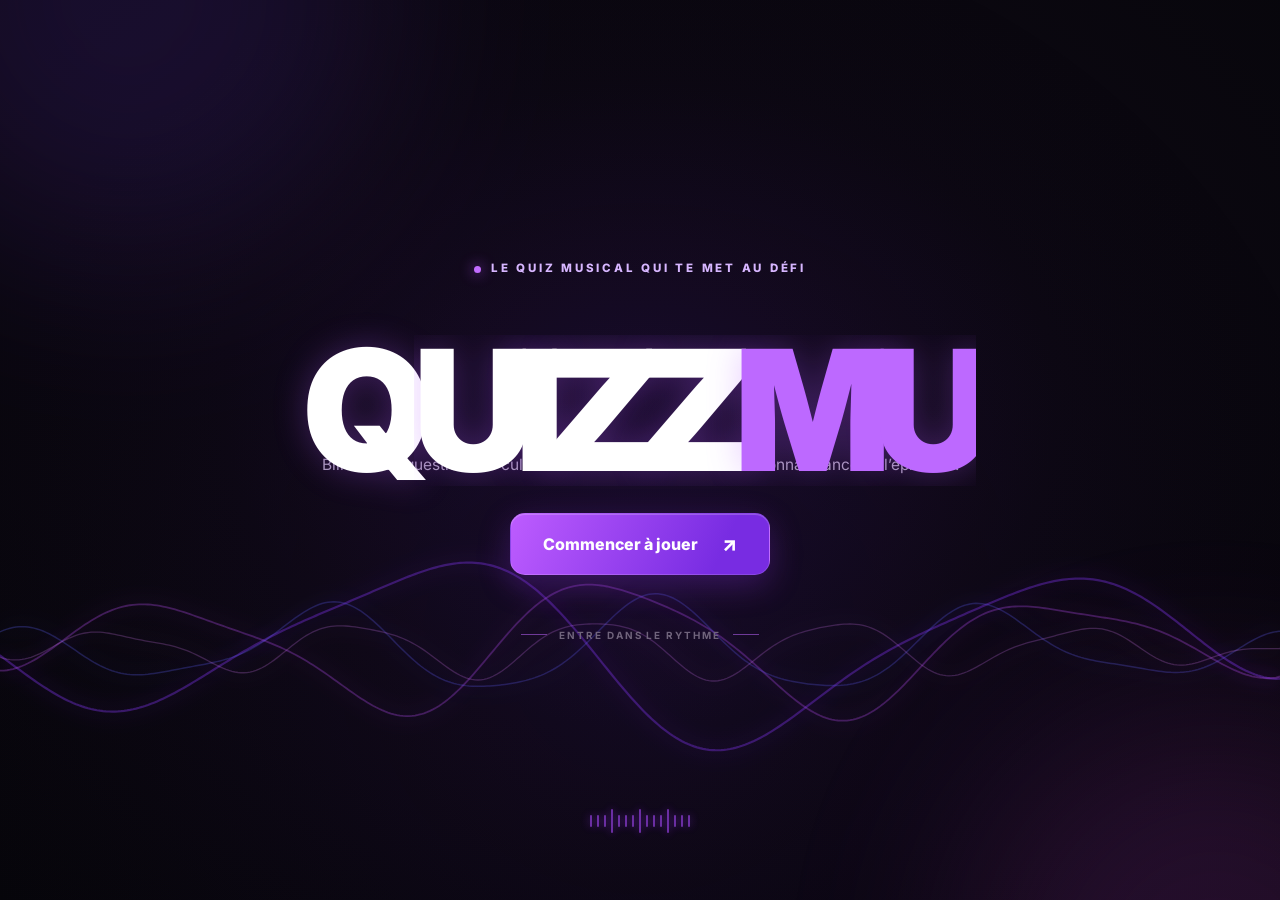
==== commit 3c5977b8: "Refresh cached musical wave animation" ====
--- a/index.html
+++ b/index.html
@@ -301,6 +301,6 @@
     <script src="genre-free-tracks.js"></script>
     <script src="genre-answer-options.js?v=20261124flexibleanswers"></script>
     <script src="genre-setup.js?v=20261123"></script>
-    <script src="ambient.js?v=20261124smooth"></script>
+    <script src="ambient.js?v=20261124wavefade"></script>
   </body>
 </html>
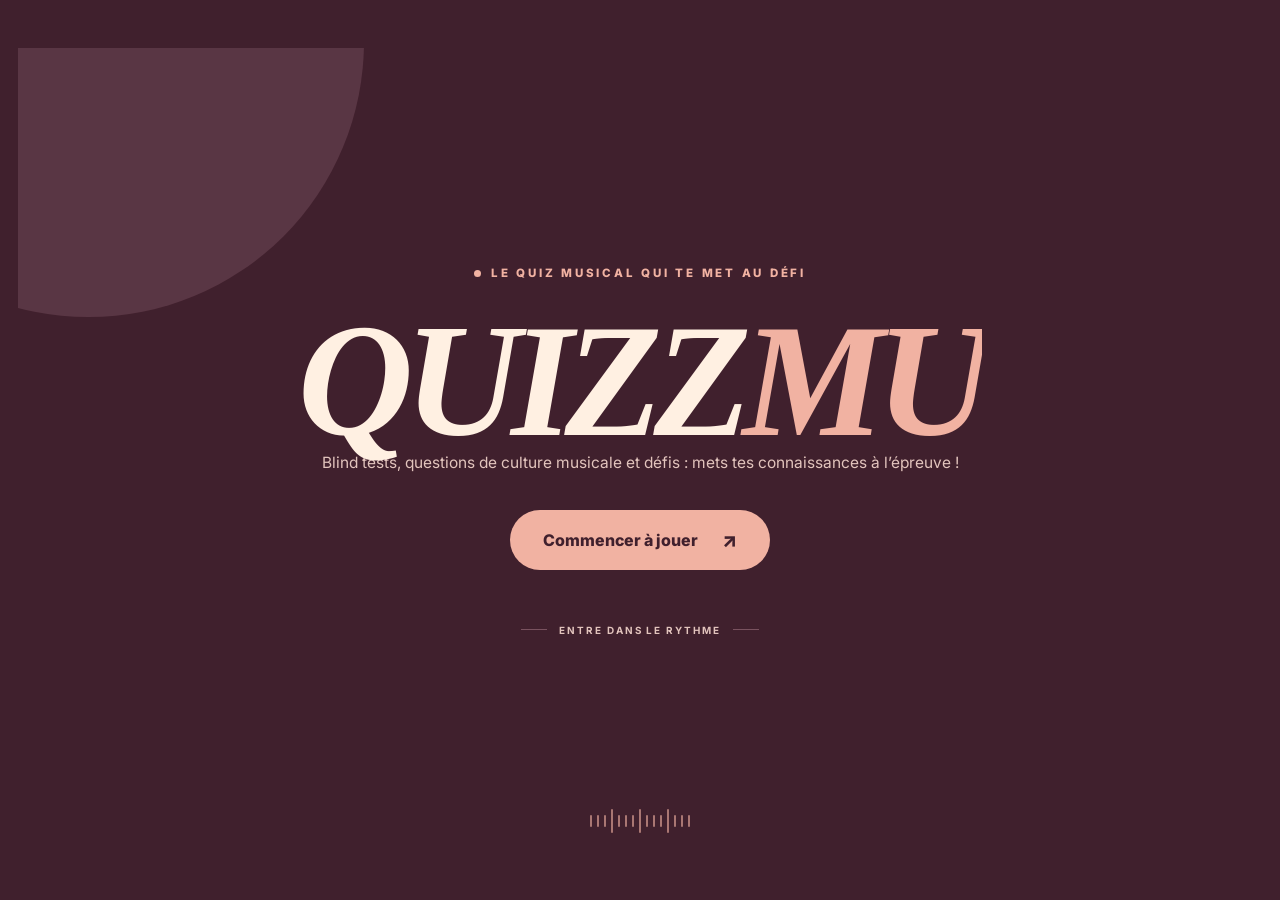
==== commit fb2bdd04: "Trial Soul Studio editorial homepage and music discovery dashboard" ====
--- a/index.html
+++ b/index.html
@@ -3,7 +3,7 @@
   <head>
     <meta charset="UTF-8" />
     <meta name="viewport" content="width=device-width, initial-scale=1.0" />
-    <meta name="theme-color" content="#08060d" />
+    <meta name="theme-color" content="#40202d" />
     <title>QuizzMU — Écoute. Devine. Joue.</title>
     <link rel="preconnect" href="https://fonts.googleapis.com" />
     <link rel="preconnect" href="https://fonts.gstatic.com" crossorigin />
@@ -50,7 +50,67 @@
       @keyframes qm-bars { from {opacity:0} to {opacity:.6} }
       @media(prefers-reduced-motion:reduce) { #qmIntroFx {display:none!important} #welcomeScreen.qm-intro .welcome-title {opacity:1} #welcomeScreen.qm-intro .welcome-content > *, #welcomeScreen.qm-intro .sound-bars {animation:none!important} }
     </style>
-  </head>
+  
+<style id="soul-studio">
+body{background:#40202d!important;color:#fff0e2!important}
+#soundscape,.ambient-glow{display:none}
+#welcomeScreen{overflow:hidden}
+#welcomeScreen:before{content:"";position:absolute;left:-16vw;top:-22vw;width:43vw;height:43vw;border-radius:50%;background:#79505f;opacity:.45;pointer-events:none}
+#welcomeScreen .welcome-content{position:relative;z-index:1}
+#welcomeScreen .welcome-title,#modeSelection h2,.brand-lockup h1{font-family:Georgia,serif;font-style:italic;letter-spacing:-.055em;text-shadow:none;color:#fff0e2}
+#welcomeScreen .welcome-title{font-size:clamp(3.7rem,14vw,10rem)}
+#welcomeScreen .welcome-title span,.brand-lockup h1 span,#modeSelection h2 span{color:#f1b2a2}
+#welcomeScreen .welcome-kicker,#modeSelection .welcome-kicker{color:#f1b2a2}
+#welcomeScreen .welcome-description,#welcomeScreen .welcome-hint{color:#e2c4bd}
+#welcomeScreen .welcome-hint span{background:#79525f}
+#welcomeScreen .live-dot,#welcomeScreen .sound-bars i{background:#f1b2a2;box-shadow:none}
+#qmIntroFx .qm-logo{color:#fff0e2;font-style:italic}
+#qmIntroFx .qm-ring{border-color:#f1b2a2}
+#qmIntroFx .qm-beat i{background:#f1b2a2}
+body .primary-btn{background:#f1b2a2!important;color:#40202d!important;box-shadow:none!important;border:0!important;border-radius:999px}
+#modeSelection{display:block;max-width:1120px;margin:auto;padding:20px 0 45px}
+#modeSelection .mode-selection-inner{width:100%;max-width:none;text-align:left;animation:none}
+.soul-nav{display:flex;justify-content:space-between;align-items:center;padding:0 0 22px;border-bottom:1px solid #79525f;gap:16px}
+.soul-brand{font:bold italic 28px Georgia,serif;color:#fff0e2;white-space:nowrap}
+.soul-brand span{color:#f1b2a2}
+.soul-navlinks{display:flex;gap:18px;align-items:center}
+.soul-link,.soul-row{background:none;border:0;color:inherit;cursor:pointer;font:inherit}
+.soul-link{font-size:.85rem;padding:8px 0}
+.soul-link:hover,.soul-row:hover{color:#f1b2a2}
+.soul-heading{display:flex;justify-content:space-between;align-items:center;margin:38px 0 22px}
+.soul-label{font-size:.72rem;font-weight:800;letter-spacing:.17em;text-transform:uppercase}
+.soul-heading .soul-label{color:#f1b2a2}
+#modeSelection #modeTitle{font-size:clamp(2.8rem,6vw,5.2rem);margin:10px 0 0;line-height:1}
+.soul-wave{display:flex;align-items:center;gap:4px;height:36px}
+.soul-wave i{width:3px;background:#f1b2a2;border-radius:2px;animation:qm-beat-bar .7s ease-in-out infinite alternate}
+.soul-grid{display:grid;grid-template-columns:1.1fr 1fr;gap:32px}
+.soul-feature{background:#f1b2a2;color:#40202d;position:relative;overflow:hidden;border-radius:12px;padding:32px;min-height:260px;display:flex;flex-direction:column;justify-content:center}
+.soul-feature h3{font:bold italic clamp(3rem,6vw,5.4rem)/1 Georgia,serif;margin:14px 0;color:#40202d;position:relative;z-index:1}
+.soul-feature p{max-width:65%;position:relative;z-index:1;color:#40202d;margin:0 0 22px}
+.soul-feature button{align-self:flex-start;position:relative;z-index:1;background:#40202d;color:#fff0e2;border:0;border-radius:30px;padding:12px 20px;font-weight:700;cursor:pointer}
+.soul-disc{position:absolute;width:46%;aspect-ratio:1;right:-11%;bottom:-25%;border-radius:50%;background:repeating-radial-gradient(circle,#252225 0 3px,#373235 4px 5px);display:grid;place-items:center}
+.soul-disc:after{content:'Q';display:grid;place-items:center;width:30%;aspect-ratio:1;border-radius:50%;background:#f1b2a2;color:#40202d;font:bold italic 2rem Georgia}
+.soul-genres{padding:10px 0}
+.soul-row{width:100%;display:flex;gap:18px;align-items:center;text-align:left;border-bottom:1px solid #79525f;padding:15px 0}
+.soul-row small{color:#d8aaa9}
+.soul-row strong{flex:1}
+.soul-subtitle{font-size:1.3rem;margin:32px 0 15px;color:#fff0e2}
+.soul-artists{display:grid;grid-template-columns:repeat(3,minmax(0,1fr));gap:14px}
+.soul-artist{display:flex;align-items:center;gap:12px;background:#512d3b;color:#fff0e2;border:1px solid #79525f;border-radius:9px;text-align:left;padding:16px;cursor:pointer;min-width:0}
+.soul-avatar{display:grid;place-items:center;flex-shrink:0;width:48px;height:48px;border-radius:50%;background:#f1b2a2;color:#40202d;font:bold italic 24px Georgia}
+.soul-artist small{display:block;color:#e1bcb5;margin-top:5px}
+.soul-more{margin-top:22px}
+#modeSelection:not(.hidden) .soul-heading,#modeSelection:not(.hidden) .soul-feature,#modeSelection:not(.hidden) .soul-genres,#modeSelection:not(.hidden) .soul-artists{animation:qm-reveal .55s both}
+#modeSelection:not(.hidden) .soul-feature{animation-delay:.1s}
+#modeSelection:not(.hidden) .soul-genres{animation-delay:.2s}
+#modeSelection:not(.hidden) .soul-artists{animation-delay:.3s}
+#appShell .panel,#appShell .artist-card{background:#512d3b!important;border-color:#79525f!important;box-shadow:none!important}
+#appShell .ghost-btn{color:#fff0e2;border-color:#79525f;background:#512d3b}
+#appShell .genre-btn,#appShell .artist-choices button{border-color:#79525f}
+@media(max-width:650px){.soul-grid{grid-template-columns:1fr;gap:20px}.soul-artists{grid-template-columns:1fr}.soul-nav{flex-wrap:wrap}.soul-navlinks{gap:12px}.soul-feature{min-height:230px;padding:24px}.soul-heading{margin-top:26px}.soul-wave{max-width:24%;overflow:hidden}.soul-feature p{max-width:75%}}
+@media(prefers-reduced-motion:reduce){#modeSelection *,.soul-wave i{animation:none!important}}
+</style>
+</head>
   <body>
     <canvas id="soundscape" aria-hidden="true"></canvas>
     <div class="ambient-glow ambient-glow-one" aria-hidden="true"></div>
@@ -78,7 +138,7 @@
         const fx=document.createElement('div');fx.id='qmIntroFx';fx.setAttribute('aria-hidden','true');
         [.25,.65].forEach(delay=>{const ring=document.createElement('i');ring.className='qm-ring';ring.style.setProperty('--delay',delay+'s');fx.appendChild(ring)});
         [-1,1].forEach(side=>{const beat=document.createElement('div');beat.className='qm-beat';beat.style.setProperty('--side',side*20+'%');[35,65,100,65,35].forEach((height,i)=>{const bar=document.createElement('i');bar.style.height=height+'%';bar.style.animationDelay=i*.12+'s';beat.appendChild(bar)});fx.appendChild(beat)});
-        const logo=document.createElement('div');logo.className='qm-logo';logo.innerHTML='<span class="qm-letter">Q</span><span class="qm-rest">UIZZ<span style="color:#bd69ff">MU</span></span>';fx.appendChild(logo);home.appendChild(fx);
+        const logo=document.createElement('div');logo.className='qm-logo';logo.innerHTML='<span class="qm-letter">Q</span><span class="qm-rest">UIZZ<span style="color:#f1b2a2">MU</span></span>';fx.appendChild(logo);home.appendChild(fx);
         const rest=logo.lastElementChild, letter=logo.firstElementChild;
         let raf=0,timer=0,finished=false;
         const ease=x=>{x=Math.max(0,Math.min(1,x));return x*x*(3-2*x)};
@@ -106,25 +166,24 @@
 
     <section id="modeSelection" class="mode-selection hidden" aria-labelledby="modeTitle">
       <div class="mode-selection-inner">
-        <p class="welcome-kicker"><span class="live-dot"></span> CHOISIS TON EXPÉRIENCE</p>
-        <h2 id="modeTitle">À toi de <span>jouer.</span></h2>
-        <p class="mode-intro">Blind test par genre ou quizz sur tes artistes préférés, fais ton choix !</p>
-        <div class="mode-cards">
-          <button class="mode-card questions-mode" type="button" data-open-mode="questions">
-            <span class="mode-icon" aria-hidden="true">♫</span>
-            <span class="mode-card-copy"><strong>Blind Test par genre</strong><span>Choisis ton genre musical et devine les morceaux avant la fin du chrono.</span></span>
-            <span class="mode-arrow" aria-hidden="true">↗</span>
-          </button>
-          <button class="mode-card artist-mode" type="button" data-open-mode="artist">
-            <span class="mode-icon" aria-hidden="true">✦</span>
-            <span class="mode-card-copy"><strong>Spécial Artiste</strong><span>Plonge dans l’univers d’un de tes artistes préférés.</span></span>
-            <span class="mode-arrow" aria-hidden="true">↗</span>
-          </button>
+        <nav class="soul-nav" aria-label="Navigation">
+          <div class="soul-brand">QUIZZ<span>MU</span></div>
+          <div class="soul-navlinks"><button class="soul-link" type="button" id="soulDiscover">Découvrir</button><button class="soul-link" type="button" id="soulGenres">Genres</button><button class="soul-link" type="button" id="soulArtists">Artistes</button><button id="backToWelcome" class="soul-link" type="button">← Accueil</button></div>
+        </nav>
+        <div class="soul-heading"><div><div class="soul-label">● ON AIR — QUIZZMU</div><h2 id="modeTitle">À toi le micro.</h2></div><div class="soul-wave" aria-hidden="true"><i style="height:8px;animation-delay:0s"></i><i style="height:24px;animation-delay:0.04s"></i><i style="height:34px;animation-delay:0.08s"></i><i style="height:34px;animation-delay:0.12s"></i><i style="height:25px;animation-delay:0.16s"></i><i style="height:9px;animation-delay:0.2s"></i><i style="height:23px;animation-delay:0.24s"></i><i style="height:33px;animation-delay:0.28s"></i><i style="height:34px;animation-delay:0.32s"></i><i style="height:25px;animation-delay:0.36s"></i><i style="height:10px;animation-delay:0.4s"></i><i style="height:22px;animation-delay:0.44s"></i><i style="height:33px;animation-delay:0.48s"></i><i style="height:34px;animation-delay:0.52s"></i><i style="height:26px;animation-delay:0.56s"></i><i style="height:11px;animation-delay:0.6s"></i><i style="height:21px;animation-delay:0.64s"></i><i style="height:32px;animation-delay:0.68s"></i><i style="height:35px;animation-delay:0.72s"></i><i style="height:27px;animation-delay:0.76s"></i><i style="height:12px;animation-delay:0.8s"></i><i style="height:20px;animation-delay:0.84s"></i><i style="height:32px;animation-delay:0.88s"></i><i style="height:35px;animation-delay:0.92s"></i><i style="height:28px;animation-delay:0.96s"></i><i style="height:14px;animation-delay:1s"></i><i style="height:19px;animation-delay:1.04s"></i><i style="height:31px;animation-delay:1.08s"></i></div></div>
+        <div class="soul-grid">
+          <article class="soul-feature"><div class="soul-label">Focus artiste / 01</div><h3>Rihanna.</h3><p>De ses premiers hits à ses plus grands classiques.</p><button type="button" data-soul-artist="Rihanna">Jouer maintenant →</button><div class="soul-disc" aria-hidden="true"></div></article>
+          <div class="soul-genres"><div class="soul-label">Blind test par genre</div><button type="button" class="soul-row" data-soul-genre="rap"><small>01</small><strong>Rap</strong><span>↗</span></button><button type="button" class="soul-row" data-soul-genre="rnb"><small>02</small><strong>R&amp;B</strong><span>↗</span></button><button type="button" class="soul-row" data-soul-genre="afro"><small>03</small><strong>Afro</strong><span>↗</span></button><button type="button" class="soul-row" data-soul-genre="variete"><small>04</small><strong>Variété française</strong><span>↗</span></button></div>
         </div>
-        <button id="backToWelcome" class="text-back" type="button">← Retour à l’accueil</button>
+        <h3 class="soul-subtitle">Les incontournables</h3>
+        <div class="soul-artists"><button class="soul-artist" type="button" data-soul-artist="Beyoncé"><span class="soul-avatar">B</span><span><strong>Beyoncé</strong><small>Spécial artiste</small></span></button><button class="soul-artist" type="button" data-soul-artist="Michael Jackson"><span class="soul-avatar">M</span><span><strong>Michael Jackson</strong><small>Spécial artiste</small></span></button><button class="soul-artist" type="button" data-soul-artist="Drake"><span class="soul-avatar">D</span><span><strong>Drake</strong><small>Spécial artiste</small></span></button></div>
+        <div class="soul-more"><button type="button" class="soul-link" id="soulAllArtists">Tous les artistes →</button></div>
+        <div hidden>
+          <button class="mode-card questions-mode" type="button" data-open-mode="questions"><span class="mode-card-copy"><strong>Blind Test par genre</strong><span>Choisis ton genre musical.</span></span></button>
+          <button class="mode-card artist-mode" type="button" data-open-mode="artist"><span class="mode-card-copy"><strong>Spécial Artiste</strong><span>Choisis ton artiste.</span></span></button>
+        </div>
       </div>
     </section>
-
     <div class="app-shell hidden" id="appShell">
       <header class="topbar">
         <div class="brand-lockup"><p class="eyebrow">TON TERRAIN DE JEU MUSICAL</p><h1>Quizz<span>MU</span></h1></div>
@@ -302,5 +361,24 @@
     <script src="genre-answer-options.js?v=20261124flexibleanswers"></script>
     <script src="genre-setup.js?v=20261123"></script>
     <script src="ambient.js?v=20261124wavefade"></script>
-  </body>
+  <script>
+(() => {
+ const open = mode => document.querySelector('[data-open-mode="'+mode+'"]').click();
+ document.getElementById('soulDiscover').addEventListener('click',()=>document.getElementById('modeTitle').scrollIntoView({block:'center',behavior:'smooth'}));
+ document.getElementById('soulGenres').addEventListener('click',()=>open('questions'));
+ ['soulArtists','soulAllArtists'].forEach(id=>document.getElementById(id).addEventListener('click',()=>open('artist')));
+ document.querySelectorAll('[data-soul-genre]').forEach(btn=>btn.addEventListener('click',()=>{
+   open('questions');
+   setTimeout(()=>document.querySelector('#startScreen [data-genre="'+btn.dataset.soulGenre+'"]')?.click(),0);
+ }));
+ document.querySelectorAll('[data-soul-artist]').forEach(btn=>btn.addEventListener('click',()=>{
+   open('artist');
+   setTimeout(()=>{
+     const card=[...document.querySelectorAll('#artistStartScreen .artist-card')].find(c=>c.querySelector('h3')?.textContent.trim().toLowerCase()===btn.dataset.soulArtist.toLowerCase());
+     card?.querySelector('button')?.click();
+   },0);
+ }));
+})();
+</script>
+</body>
 </html>
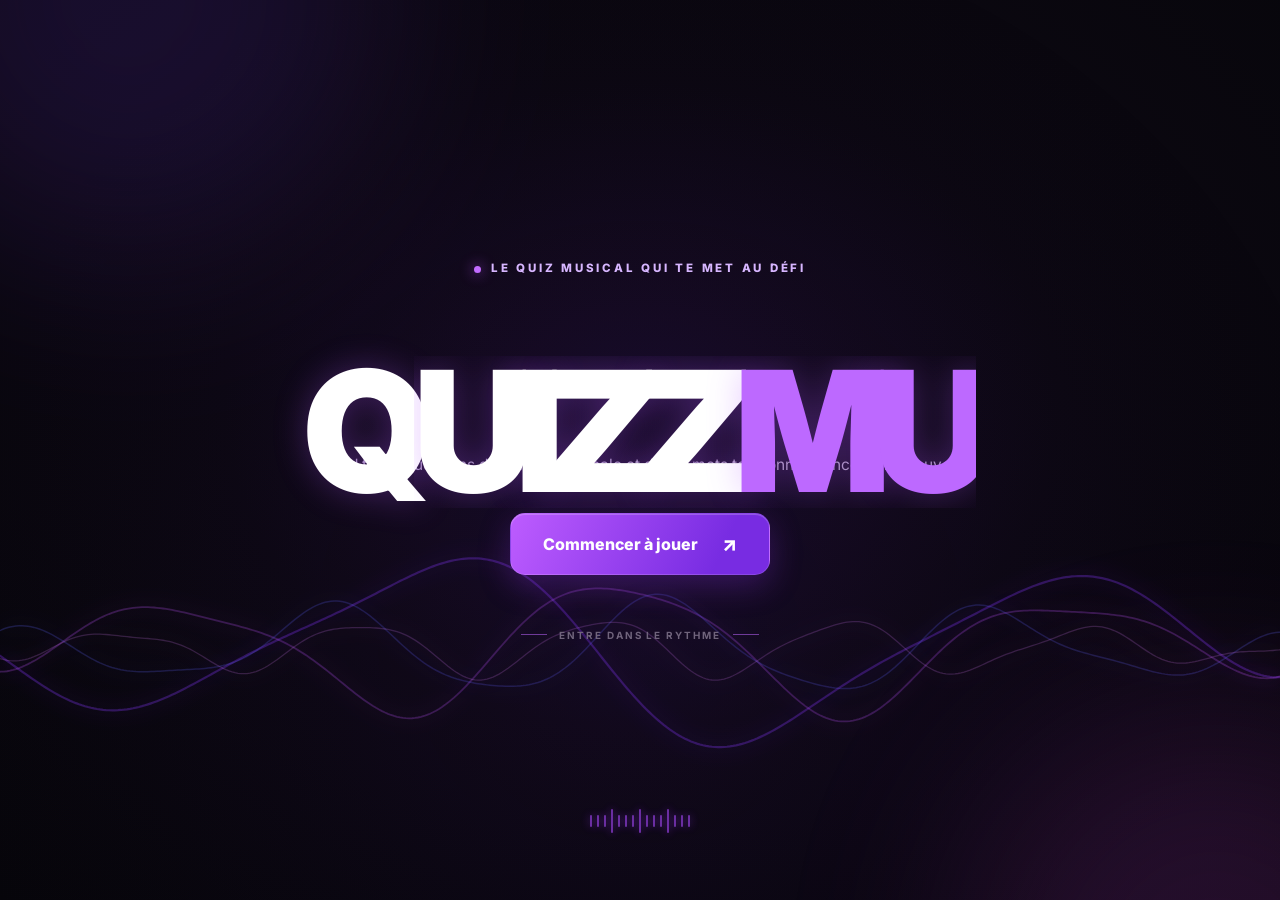
==== commit 24e16308: "Restore original QUIZZMU before Soul Studio trial" ====
--- a/index.html
+++ b/index.html
@@ -3,7 +3,7 @@
   <head>
     <meta charset="UTF-8" />
     <meta name="viewport" content="width=device-width, initial-scale=1.0" />
-    <meta name="theme-color" content="#40202d" />
+    <meta name="theme-color" content="#08060d" />
     <title>QuizzMU — Écoute. Devine. Joue.</title>
     <link rel="preconnect" href="https://fonts.googleapis.com" />
     <link rel="preconnect" href="https://fonts.gstatic.com" crossorigin />
@@ -50,67 +50,7 @@
       @keyframes qm-bars { from {opacity:0} to {opacity:.6} }
       @media(prefers-reduced-motion:reduce) { #qmIntroFx {display:none!important} #welcomeScreen.qm-intro .welcome-title {opacity:1} #welcomeScreen.qm-intro .welcome-content > *, #welcomeScreen.qm-intro .sound-bars {animation:none!important} }
     </style>
-  
-<style id="soul-studio">
-body{background:#40202d!important;color:#fff0e2!important}
-#soundscape,.ambient-glow{display:none}
-#welcomeScreen{overflow:hidden}
-#welcomeScreen:before{content:"";position:absolute;left:-16vw;top:-22vw;width:43vw;height:43vw;border-radius:50%;background:#79505f;opacity:.45;pointer-events:none}
-#welcomeScreen .welcome-content{position:relative;z-index:1}
-#welcomeScreen .welcome-title,#modeSelection h2,.brand-lockup h1{font-family:Georgia,serif;font-style:italic;letter-spacing:-.055em;text-shadow:none;color:#fff0e2}
-#welcomeScreen .welcome-title{font-size:clamp(3.7rem,14vw,10rem)}
-#welcomeScreen .welcome-title span,.brand-lockup h1 span,#modeSelection h2 span{color:#f1b2a2}
-#welcomeScreen .welcome-kicker,#modeSelection .welcome-kicker{color:#f1b2a2}
-#welcomeScreen .welcome-description,#welcomeScreen .welcome-hint{color:#e2c4bd}
-#welcomeScreen .welcome-hint span{background:#79525f}
-#welcomeScreen .live-dot,#welcomeScreen .sound-bars i{background:#f1b2a2;box-shadow:none}
-#qmIntroFx .qm-logo{color:#fff0e2;font-style:italic}
-#qmIntroFx .qm-ring{border-color:#f1b2a2}
-#qmIntroFx .qm-beat i{background:#f1b2a2}
-body .primary-btn{background:#f1b2a2!important;color:#40202d!important;box-shadow:none!important;border:0!important;border-radius:999px}
-#modeSelection{display:block;max-width:1120px;margin:auto;padding:20px 0 45px}
-#modeSelection .mode-selection-inner{width:100%;max-width:none;text-align:left;animation:none}
-.soul-nav{display:flex;justify-content:space-between;align-items:center;padding:0 0 22px;border-bottom:1px solid #79525f;gap:16px}
-.soul-brand{font:bold italic 28px Georgia,serif;color:#fff0e2;white-space:nowrap}
-.soul-brand span{color:#f1b2a2}
-.soul-navlinks{display:flex;gap:18px;align-items:center}
-.soul-link,.soul-row{background:none;border:0;color:inherit;cursor:pointer;font:inherit}
-.soul-link{font-size:.85rem;padding:8px 0}
-.soul-link:hover,.soul-row:hover{color:#f1b2a2}
-.soul-heading{display:flex;justify-content:space-between;align-items:center;margin:38px 0 22px}
-.soul-label{font-size:.72rem;font-weight:800;letter-spacing:.17em;text-transform:uppercase}
-.soul-heading .soul-label{color:#f1b2a2}
-#modeSelection #modeTitle{font-size:clamp(2.8rem,6vw,5.2rem);margin:10px 0 0;line-height:1}
-.soul-wave{display:flex;align-items:center;gap:4px;height:36px}
-.soul-wave i{width:3px;background:#f1b2a2;border-radius:2px;animation:qm-beat-bar .7s ease-in-out infinite alternate}
-.soul-grid{display:grid;grid-template-columns:1.1fr 1fr;gap:32px}
-.soul-feature{background:#f1b2a2;color:#40202d;position:relative;overflow:hidden;border-radius:12px;padding:32px;min-height:260px;display:flex;flex-direction:column;justify-content:center}
-.soul-feature h3{font:bold italic clamp(3rem,6vw,5.4rem)/1 Georgia,serif;margin:14px 0;color:#40202d;position:relative;z-index:1}
-.soul-feature p{max-width:65%;position:relative;z-index:1;color:#40202d;margin:0 0 22px}
-.soul-feature button{align-self:flex-start;position:relative;z-index:1;background:#40202d;color:#fff0e2;border:0;border-radius:30px;padding:12px 20px;font-weight:700;cursor:pointer}
-.soul-disc{position:absolute;width:46%;aspect-ratio:1;right:-11%;bottom:-25%;border-radius:50%;background:repeating-radial-gradient(circle,#252225 0 3px,#373235 4px 5px);display:grid;place-items:center}
-.soul-disc:after{content:'Q';display:grid;place-items:center;width:30%;aspect-ratio:1;border-radius:50%;background:#f1b2a2;color:#40202d;font:bold italic 2rem Georgia}
-.soul-genres{padding:10px 0}
-.soul-row{width:100%;display:flex;gap:18px;align-items:center;text-align:left;border-bottom:1px solid #79525f;padding:15px 0}
-.soul-row small{color:#d8aaa9}
-.soul-row strong{flex:1}
-.soul-subtitle{font-size:1.3rem;margin:32px 0 15px;color:#fff0e2}
-.soul-artists{display:grid;grid-template-columns:repeat(3,minmax(0,1fr));gap:14px}
-.soul-artist{display:flex;align-items:center;gap:12px;background:#512d3b;color:#fff0e2;border:1px solid #79525f;border-radius:9px;text-align:left;padding:16px;cursor:pointer;min-width:0}
-.soul-avatar{display:grid;place-items:center;flex-shrink:0;width:48px;height:48px;border-radius:50%;background:#f1b2a2;color:#40202d;font:bold italic 24px Georgia}
-.soul-artist small{display:block;color:#e1bcb5;margin-top:5px}
-.soul-more{margin-top:22px}
-#modeSelection:not(.hidden) .soul-heading,#modeSelection:not(.hidden) .soul-feature,#modeSelection:not(.hidden) .soul-genres,#modeSelection:not(.hidden) .soul-artists{animation:qm-reveal .55s both}
-#modeSelection:not(.hidden) .soul-feature{animation-delay:.1s}
-#modeSelection:not(.hidden) .soul-genres{animation-delay:.2s}
-#modeSelection:not(.hidden) .soul-artists{animation-delay:.3s}
-#appShell .panel,#appShell .artist-card{background:#512d3b!important;border-color:#79525f!important;box-shadow:none!important}
-#appShell .ghost-btn{color:#fff0e2;border-color:#79525f;background:#512d3b}
-#appShell .genre-btn,#appShell .artist-choices button{border-color:#79525f}
-@media(max-width:650px){.soul-grid{grid-template-columns:1fr;gap:20px}.soul-artists{grid-template-columns:1fr}.soul-nav{flex-wrap:wrap}.soul-navlinks{gap:12px}.soul-feature{min-height:230px;padding:24px}.soul-heading{margin-top:26px}.soul-wave{max-width:24%;overflow:hidden}.soul-feature p{max-width:75%}}
-@media(prefers-reduced-motion:reduce){#modeSelection *,.soul-wave i{animation:none!important}}
-</style>
-</head>
+  </head>
   <body>
     <canvas id="soundscape" aria-hidden="true"></canvas>
     <div class="ambient-glow ambient-glow-one" aria-hidden="true"></div>
@@ -138,7 +78,7 @@
         const fx=document.createElement('div');fx.id='qmIntroFx';fx.setAttribute('aria-hidden','true');
         [.25,.65].forEach(delay=>{const ring=document.createElement('i');ring.className='qm-ring';ring.style.setProperty('--delay',delay+'s');fx.appendChild(ring)});
         [-1,1].forEach(side=>{const beat=document.createElement('div');beat.className='qm-beat';beat.style.setProperty('--side',side*20+'%');[35,65,100,65,35].forEach((height,i)=>{const bar=document.createElement('i');bar.style.height=height+'%';bar.style.animationDelay=i*.12+'s';beat.appendChild(bar)});fx.appendChild(beat)});
-        const logo=document.createElement('div');logo.className='qm-logo';logo.innerHTML='<span class="qm-letter">Q</span><span class="qm-rest">UIZZ<span style="color:#f1b2a2">MU</span></span>';fx.appendChild(logo);home.appendChild(fx);
+        const logo=document.createElement('div');logo.className='qm-logo';logo.innerHTML='<span class="qm-letter">Q</span><span class="qm-rest">UIZZ<span style="color:#bd69ff">MU</span></span>';fx.appendChild(logo);home.appendChild(fx);
         const rest=logo.lastElementChild, letter=logo.firstElementChild;
         let raf=0,timer=0,finished=false;
         const ease=x=>{x=Math.max(0,Math.min(1,x));return x*x*(3-2*x)};
@@ -166,24 +106,25 @@
 
     <section id="modeSelection" class="mode-selection hidden" aria-labelledby="modeTitle">
       <div class="mode-selection-inner">
-        <nav class="soul-nav" aria-label="Navigation">
-          <div class="soul-brand">QUIZZ<span>MU</span></div>
-          <div class="soul-navlinks"><button class="soul-link" type="button" id="soulDiscover">Découvrir</button><button class="soul-link" type="button" id="soulGenres">Genres</button><button class="soul-link" type="button" id="soulArtists">Artistes</button><button id="backToWelcome" class="soul-link" type="button">← Accueil</button></div>
-        </nav>
-        <div class="soul-heading"><div><div class="soul-label">● ON AIR — QUIZZMU</div><h2 id="modeTitle">À toi le micro.</h2></div><div class="soul-wave" aria-hidden="true"><i style="height:8px;animation-delay:0s"></i><i style="height:24px;animation-delay:0.04s"></i><i style="height:34px;animation-delay:0.08s"></i><i style="height:34px;animation-delay:0.12s"></i><i style="height:25px;animation-delay:0.16s"></i><i style="height:9px;animation-delay:0.2s"></i><i style="height:23px;animation-delay:0.24s"></i><i style="height:33px;animation-delay:0.28s"></i><i style="height:34px;animation-delay:0.32s"></i><i style="height:25px;animation-delay:0.36s"></i><i style="height:10px;animation-delay:0.4s"></i><i style="height:22px;animation-delay:0.44s"></i><i style="height:33px;animation-delay:0.48s"></i><i style="height:34px;animation-delay:0.52s"></i><i style="height:26px;animation-delay:0.56s"></i><i style="height:11px;animation-delay:0.6s"></i><i style="height:21px;animation-delay:0.64s"></i><i style="height:32px;animation-delay:0.68s"></i><i style="height:35px;animation-delay:0.72s"></i><i style="height:27px;animation-delay:0.76s"></i><i style="height:12px;animation-delay:0.8s"></i><i style="height:20px;animation-delay:0.84s"></i><i style="height:32px;animation-delay:0.88s"></i><i style="height:35px;animation-delay:0.92s"></i><i style="height:28px;animation-delay:0.96s"></i><i style="height:14px;animation-delay:1s"></i><i style="height:19px;animation-delay:1.04s"></i><i style="height:31px;animation-delay:1.08s"></i></div></div>
-        <div class="soul-grid">
-          <article class="soul-feature"><div class="soul-label">Focus artiste / 01</div><h3>Rihanna.</h3><p>De ses premiers hits à ses plus grands classiques.</p><button type="button" data-soul-artist="Rihanna">Jouer maintenant →</button><div class="soul-disc" aria-hidden="true"></div></article>
-          <div class="soul-genres"><div class="soul-label">Blind test par genre</div><button type="button" class="soul-row" data-soul-genre="rap"><small>01</small><strong>Rap</strong><span>↗</span></button><button type="button" class="soul-row" data-soul-genre="rnb"><small>02</small><strong>R&amp;B</strong><span>↗</span></button><button type="button" class="soul-row" data-soul-genre="afro"><small>03</small><strong>Afro</strong><span>↗</span></button><button type="button" class="soul-row" data-soul-genre="variete"><small>04</small><strong>Variété française</strong><span>↗</span></button></div>
+        <p class="welcome-kicker"><span class="live-dot"></span> CHOISIS TON EXPÉRIENCE</p>
+        <h2 id="modeTitle">À toi de <span>jouer.</span></h2>
+        <p class="mode-intro">Blind test par genre ou quizz sur tes artistes préférés, fais ton choix !</p>
+        <div class="mode-cards">
+          <button class="mode-card questions-mode" type="button" data-open-mode="questions">
+            <span class="mode-icon" aria-hidden="true">♫</span>
+            <span class="mode-card-copy"><strong>Blind Test par genre</strong><span>Choisis ton genre musical et devine les morceaux avant la fin du chrono.</span></span>
+            <span class="mode-arrow" aria-hidden="true">↗</span>
+          </button>
+          <button class="mode-card artist-mode" type="button" data-open-mode="artist">
+            <span class="mode-icon" aria-hidden="true">✦</span>
+            <span class="mode-card-copy"><strong>Spécial Artiste</strong><span>Plonge dans l’univers d’un de tes artistes préférés.</span></span>
+            <span class="mode-arrow" aria-hidden="true">↗</span>
+          </button>
         </div>
-        <h3 class="soul-subtitle">Les incontournables</h3>
-        <div class="soul-artists"><button class="soul-artist" type="button" data-soul-artist="Beyoncé"><span class="soul-avatar">B</span><span><strong>Beyoncé</strong><small>Spécial artiste</small></span></button><button class="soul-artist" type="button" data-soul-artist="Michael Jackson"><span class="soul-avatar">M</span><span><strong>Michael Jackson</strong><small>Spécial artiste</small></span></button><button class="soul-artist" type="button" data-soul-artist="Drake"><span class="soul-avatar">D</span><span><strong>Drake</strong><small>Spécial artiste</small></span></button></div>
-        <div class="soul-more"><button type="button" class="soul-link" id="soulAllArtists">Tous les artistes →</button></div>
-        <div hidden>
-          <button class="mode-card questions-mode" type="button" data-open-mode="questions"><span class="mode-card-copy"><strong>Blind Test par genre</strong><span>Choisis ton genre musical.</span></span></button>
-          <button class="mode-card artist-mode" type="button" data-open-mode="artist"><span class="mode-card-copy"><strong>Spécial Artiste</strong><span>Choisis ton artiste.</span></span></button>
-        </div>
+        <button id="backToWelcome" class="text-back" type="button">← Retour à l’accueil</button>
       </div>
     </section>
+
     <div class="app-shell hidden" id="appShell">
       <header class="topbar">
         <div class="brand-lockup"><p class="eyebrow">TON TERRAIN DE JEU MUSICAL</p><h1>Quizz<span>MU</span></h1></div>
@@ -361,24 +302,5 @@
     <script src="genre-answer-options.js?v=20261124flexibleanswers"></script>
     <script src="genre-setup.js?v=20261123"></script>
     <script src="ambient.js?v=20261124wavefade"></script>
-  <script>
-(() => {
- const open = mode => document.querySelector('[data-open-mode="'+mode+'"]').click();
- document.getElementById('soulDiscover').addEventListener('click',()=>document.getElementById('modeTitle').scrollIntoView({block:'center',behavior:'smooth'}));
- document.getElementById('soulGenres').addEventListener('click',()=>open('questions'));
- ['soulArtists','soulAllArtists'].forEach(id=>document.getElementById(id).addEventListener('click',()=>open('artist')));
- document.querySelectorAll('[data-soul-genre]').forEach(btn=>btn.addEventListener('click',()=>{
-   open('questions');
-   setTimeout(()=>document.querySelector('#startScreen [data-genre="'+btn.dataset.soulGenre+'"]')?.click(),0);
- }));
- document.querySelectorAll('[data-soul-artist]').forEach(btn=>btn.addEventListener('click',()=>{
-   open('artist');
-   setTimeout(()=>{
-     const card=[...document.querySelectorAll('#artistStartScreen .artist-card')].find(c=>c.querySelector('h3')?.textContent.trim().toLowerCase()===btn.dataset.soulArtist.toLowerCase());
-     card?.querySelector('button')?.click();
-   },0);
- }));
-})();
-</script>
-</body>
+  </body>
 </html>
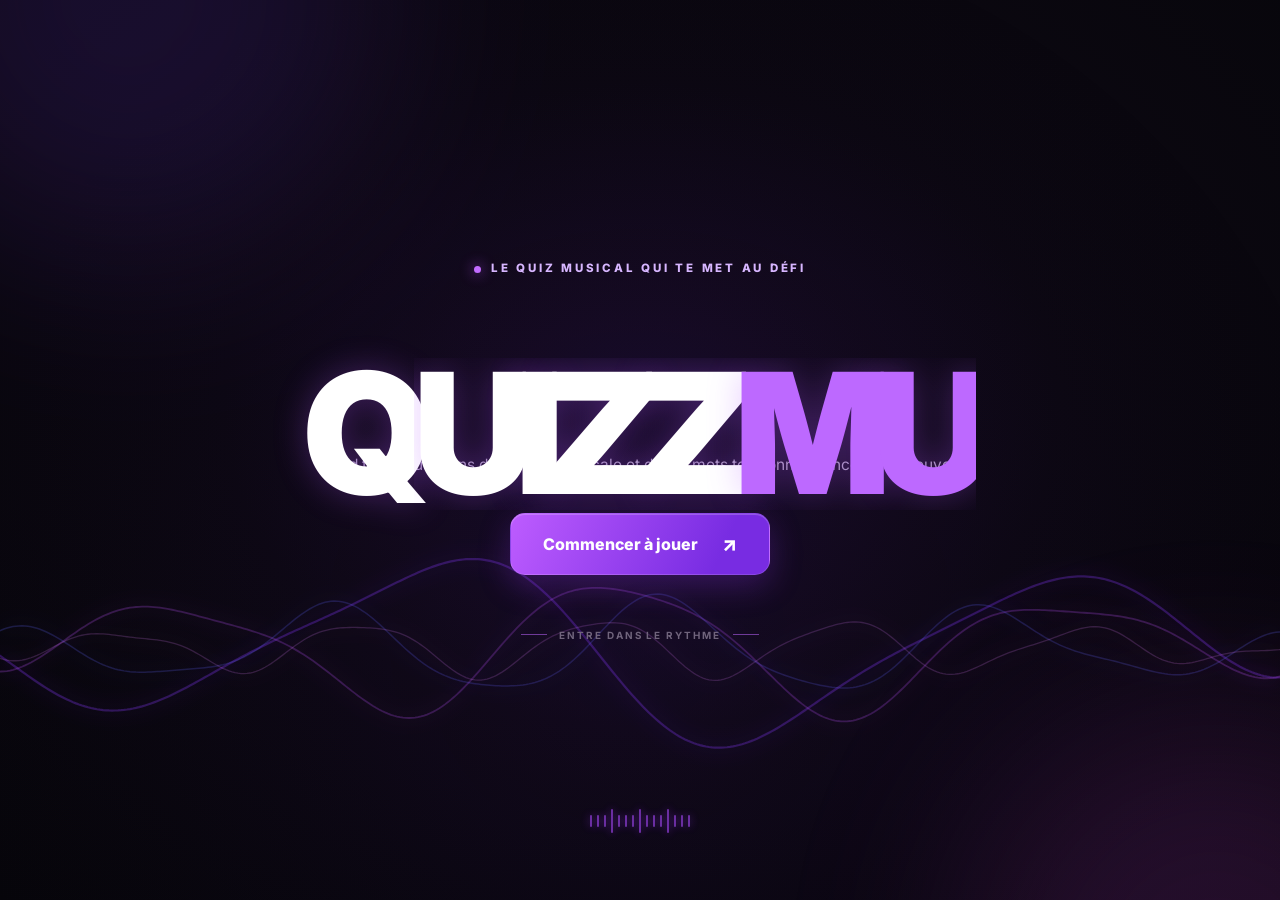
==== commit bb5fd1f4: "Unify all quiz scores out of 100 while preserving partial credit" ====
--- a/index.html
+++ b/index.html
@@ -154,7 +154,7 @@
           <article class="artist-card" aria-labelledby="beyonceCardTitle"><div class="artist-card-copy"><p class="eyebrow">QUIZ ARTISTE · 10 QUESTIONS</p><h3 id="beyonceCardTitle">Beyoncé</h3><p>7 blind tests et 3 questions de culture musicale.</p></div><button id="startBeyonceButton" class="primary-btn artist-start-button" type="button">Jouer le quiz Beyoncé</button></article>
           <article class="artist-card" aria-labelledby="michaelCardTitle"><div class="artist-card-copy"><p class="eyebrow">QUIZ ARTISTE · 10 QUESTIONS</p><h3 id="michaelCardTitle">Michael Jackson</h3><p>5 blind tests et 5 questions de culture musicale.</p></div><button id="startMichaelButton" class="primary-btn artist-start-button" type="button">Jouer le quiz Michael Jackson</button></article>
         </div></div></section>
-        <section id="artistGameScreen" class="panel artist-view hidden" aria-labelledby="artistQuestionPrompt"><div class="artist-game-content"><div class="game-header"><span id="artistRoundBadge" class="round-badge">Question 1 / 10</span><span id="artistScoreBadge" class="score-badge">Score : 0 / 10</span></div><p id="artistQuestionType" class="eyebrow">Blind test</p><div class="hint-card artist-question-card"><p class="hint-label">QUESTION</p><h3 id="artistQuestionPrompt">Quel est le titre du morceau ?</h3></div><div id="artistAudioArea" class="artist-audio-area"><button id="artistPlayButton" class="primary-btn artist-play-button" type="button" disabled>Chargement de l’extrait…</button><audio id="artistPreviewAudio" preload="none"></audio><p id="artistAudioStatus" class="feedback" role="status" aria-live="polite">Connexion à Deezer…</p></div><div id="artistChoices" class="artist-choices" aria-label="Propositions de réponse"></div><div id="artistReveal" class="artist-reveal" hidden aria-live="polite"></div><div class="artist-next-row"><button id="artistNextButton" class="primary-btn" type="button" hidden>Question suivante →</button></div></div></section>
+        <section id="artistGameScreen" class="panel artist-view hidden" aria-labelledby="artistQuestionPrompt"><div class="artist-game-content"><div class="game-header"><span id="artistRoundBadge" class="round-badge">Question 1 / 10</span><span id="artistScoreBadge" class="score-badge">Score : 0 / 100</span></div><p id="artistQuestionType" class="eyebrow">Blind test</p><div class="hint-card artist-question-card"><p class="hint-label">QUESTION</p><h3 id="artistQuestionPrompt">Quel est le titre du morceau ?</h3></div><div id="artistAudioArea" class="artist-audio-area"><button id="artistPlayButton" class="primary-btn artist-play-button" type="button" disabled>Chargement de l’extrait…</button><audio id="artistPreviewAudio" preload="none"></audio><p id="artistAudioStatus" class="feedback" role="status" aria-live="polite">Connexion à Deezer…</p></div><div id="artistChoices" class="artist-choices" aria-label="Propositions de réponse"></div><div id="artistReveal" class="artist-reveal" hidden aria-live="polite"></div><div class="artist-next-row"><button id="artistNextButton" class="primary-btn" type="button" hidden>Question suivante →</button></div></div></section>
         <section id="artistEndScreen" class="panel artist-view hidden" aria-labelledby="artistEndTitle"><div class="panel-content center"><span id="artistEndBadge" class="badge success">QUIZ ARTISTE TERMINÉ</span><h2 id="artistEndTitle">Quiz terminé !</h2><p id="artistFinalScore" class="artist-final-score"></p><div class="end-actions"><button id="restartArtistButton" class="primary-btn" type="button">Rejouer ce quiz</button><button id="artistDirectoryButton" class="ghost-btn" type="button">Retour aux artistes</button></div></div></section>
       </main>
     </div>
@@ -292,12 +292,12 @@
         };
       })();
     </script>
-    <script src="artist-quiz.js?v=20261117next2"></script>
-    <script src="rihanna-quiz.js?v=20261117next2"></script>
-    <script src="new-artist-quizzes.js?v=20261117next2"></script>
-    <script src="navigation.js?v=20261118score10"></script>
-    <script src="afro-deezer.js?v=20261118score10"></script>
-    <script src="variete-deezer.js?v=20261118score10"></script>
+    <script src="artist-quiz.js?v=20261124score100"></script>
+    <script src="rihanna-quiz.js?v=20261124score100"></script>
+    <script src="new-artist-quizzes.js?v=20261124score100"></script>
+    <script src="navigation.js?v=20261124score100"></script>
+    <script src="afro-deezer.js?v=20261124score100"></script>
+    <script src="variete-deezer.js?v=20261124score100"></script>
     <script src="genre-free-tracks.js"></script>
     <script src="genre-answer-options.js?v=20261124flexibleanswers"></script>
     <script src="genre-setup.js?v=20261123"></script>
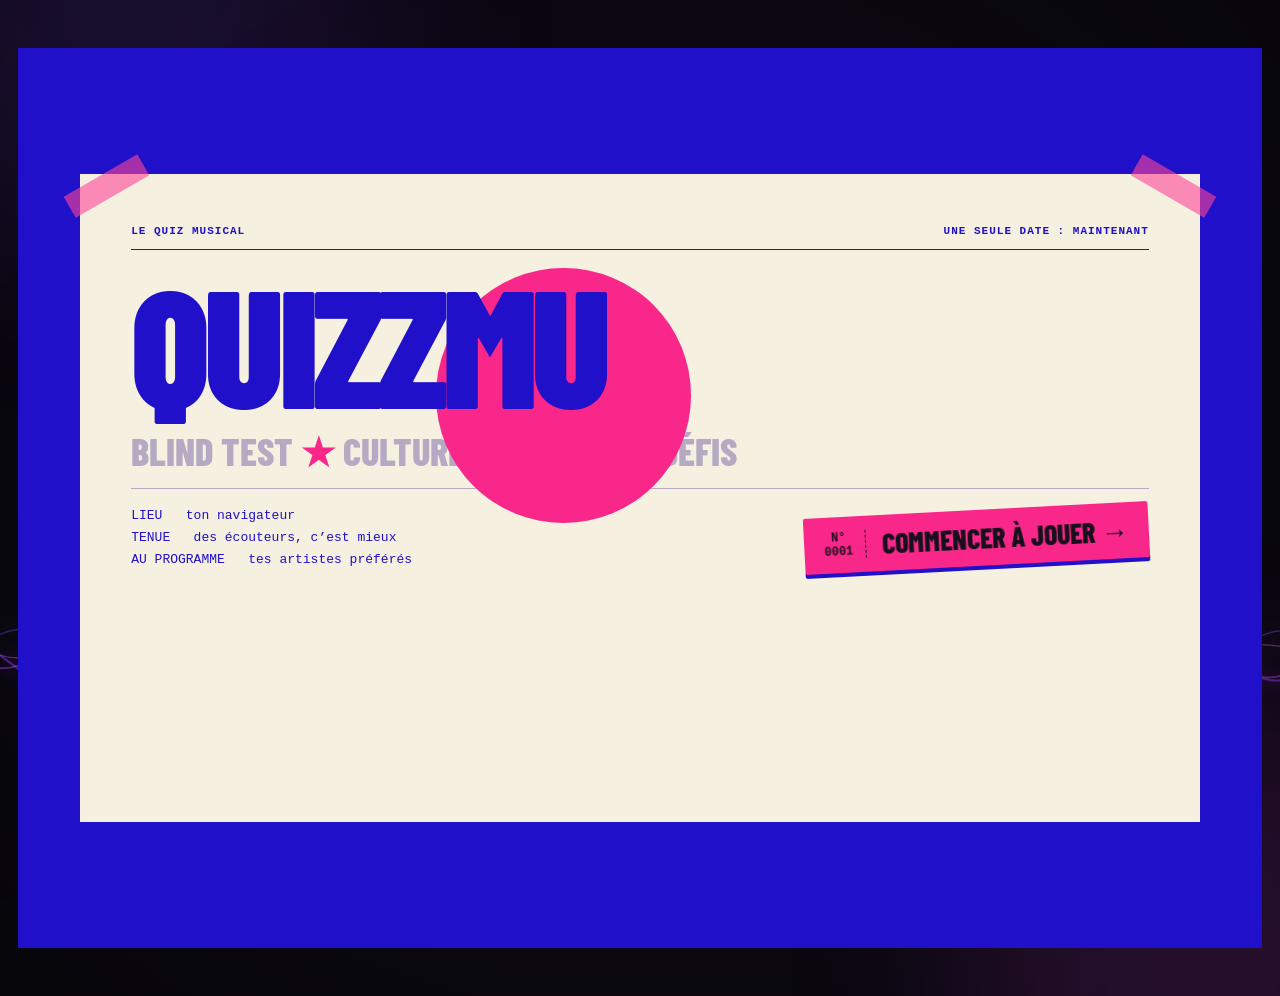
==== commit 460df6fc: "Test concert poster homepage only; preserve quiz screens" ====
--- a/index.html
+++ b/index.html
@@ -50,59 +50,43 @@
       @keyframes qm-bars { from {opacity:0} to {opacity:.6} }
       @media(prefers-reduced-motion:reduce) { #qmIntroFx {display:none!important} #welcomeScreen.qm-intro .welcome-title {opacity:1} #welcomeScreen.qm-intro .welcome-content > *, #welcomeScreen.qm-intro .sound-bars {animation:none!important} }
     </style>
+  <link href="https://fonts.googleapis.com/css2?family=Barlow+Condensed:wght@700;800;900&display=swap" rel="stylesheet" />
   </head>
   <body>
     <canvas id="soundscape" aria-hidden="true"></canvas>
     <div class="ambient-glow ambient-glow-one" aria-hidden="true"></div>
     <div class="ambient-glow ambient-glow-two" aria-hidden="true"></div>
 
+    <style>
+    #welcomeScreen:not(.hidden){display:flex;position:relative;z-index:3;min-height:100svh;width:100%;padding:clamp(18px,4vw,60px);box-sizing:border-box;background:#2110c9;align-items:center;justify-content:center;overflow:hidden;color:#2110c9}
+    #welcomeScreen.hidden{display:none!important}
+    #welcomeScreen .concert-poster{position:relative;width:min(1120px,100%);min-height:min(72vh,650px);box-sizing:border-box;background:#f5f0df;padding:clamp(24px,4vw,64px);text-align:left;animation:poster-in .65s ease-out both}
+    #welcomeScreen .concert-poster:before,#welcomeScreen .concert-poster:after{content:"";position:absolute;top:0;width:85px;height:24px;background:#ff459a99;transform:rotate(-30deg);left:-16px}
+    #welcomeScreen .concert-poster:after{left:auto;right:-16px;transform:rotate(30deg)}
+    #welcomeScreen .poster-top{display:flex;justify-content:space-between;gap:12px;border-bottom:1px solid;padding-bottom:12px;font:700 11px monospace;letter-spacing:1px}
+    #welcomeScreen #welcomeTitle{position:relative;isolation:isolate;display:block;margin:18px 0 0;color:#2110c9;font-family:'Barlow Condensed','Impact',sans-serif;font-weight:900;font-size:clamp(55px,13vw,180px);line-height:.9;letter-spacing:-.035em;text-shadow:none;animation:poster-in .65s .15s both}
+    #welcomeScreen #welcomeTitle:before{content:"";position:absolute;z-index:-1;background:#fa278b;width:25%;aspect-ratio:1;border-radius:50%;left:30%;top:0}
+    #welcomeScreen .poster-sub{font:800 clamp(18px,3vw,40px)/1.1 'Barlow Condensed',Impact,sans-serif;margin:12px 0 16px;border-bottom:1px solid;padding-bottom:16px}
+    #welcomeScreen .poster-sub b{color:#fa278b}
+    #welcomeScreen .poster-bottom{display:flex;align-items:center;justify-content:space-between;gap:24px;flex-wrap:wrap}
+    #welcomeScreen .poster-details{font:13px/1.7 monospace;margin:0;color:#2110c9}
+    #welcomeScreen #beginJourney{display:inline-flex;align-items:center;gap:16px;background:#fa278b;color:#17101c;border:0;border-radius:2px;box-shadow:0 4px 0 #2110c9;padding:14px 20px;font:800 clamp(18px,2.4vw,28px)/1 'Barlow Condensed',Impact,sans-serif;transform:rotate(-3deg);cursor:pointer;text-transform:uppercase;animation:ticket-in .55s .35s both}
+    #welcomeScreen #beginJourney:hover{transform:rotate(0deg) translateY(-2px)}
+    #welcomeScreen .ticket-number{border-right:1px dashed #17101c;padding-right:12px;font:700 12px monospace}
+    @keyframes poster-in{from{opacity:0;translate:0 15px}to{opacity:1;translate:0 0}}
+    @keyframes ticket-in{from{opacity:0;translate:0 12px}to{opacity:1;translate:0 0}}
+    @media(max-width:600px){#welcomeScreen .concert-poster{min-height:0}#welcomeScreen .poster-top{font-size:9px}#welcomeScreen .poster-bottom{align-items:flex-start;flex-direction:column}#welcomeScreen #welcomeTitle{font-size:clamp(48px,14vw,90px)}}
+    @media(prefers-reduced-motion:reduce){#welcomeScreen *{animation:none!important}}
+    </style>
     <main id="welcomeScreen" class="welcome-screen" aria-labelledby="welcomeTitle">
-      <div class="welcome-content">
-        <p class="welcome-kicker"><span class="live-dot"></span> LE QUIZ MUSICAL QUI TE MET AU DÉFI</p>
-        <h1 id="welcomeTitle" class="welcome-title">QUIZZ<span>MU</span></h1>
-        <p class="welcome-description">Blind tests, questions de culture musicale et défis : mets tes connaissances à l’épreuve !</p>
-        <button id="beginJourney" class="primary-btn welcome-button" type="button">Commencer à jouer <span aria-hidden="true">↗</span></button>
-        <div class="welcome-hint" aria-hidden="true"><span></span> ENTRE DANS LE RYTHME <span></span></div>
+      <div class="concert-poster">
+        <div class="poster-top"><span>LE QUIZ MUSICAL</span><span>UNE SEULE DATE : MAINTENANT</span></div>
+        <h1 id="welcomeTitle">QUIZZMU</h1>
+        <p class="poster-sub">BLIND TEST <b>★</b> CULTURE MUSICALE <b>★</b> DÉFIS</p>
+        <div class="poster-bottom"><p class="poster-details">LIEU &nbsp; ton navigateur<br>TENUE &nbsp; des écouteurs, c’est mieux<br>AU PROGRAMME &nbsp; tes artistes préférés</p>
+        <button id="beginJourney" type="button"><span class="ticket-number" aria-hidden="true">N°<br>0001</span><span>Commencer à jouer →</span></button></div>
       </div>
-      <div class="sound-bars" aria-hidden="true"><i></i><i></i><i></i><i></i><i></i><i></i><i></i><i></i><i></i><i></i><i></i><i></i><i></i><i></i><i></i></div>
     </main>
-
-
-    <script>
-      (() => {
-        const home=document.getElementById('welcomeScreen'), title=document.getElementById('welcomeTitle'), start=document.getElementById('beginJourney');
-        const motion=matchMedia('(prefers-reduced-motion: reduce)');
-        if(!home||!title||!start||motion.matches)return;
-        home.classList.add('qm-intro','qm-intro-done');
-        window.qmWaveStart=performance.now();
-        const fx=document.createElement('div');fx.id='qmIntroFx';fx.setAttribute('aria-hidden','true');
-        [.25,.65].forEach(delay=>{const ring=document.createElement('i');ring.className='qm-ring';ring.style.setProperty('--delay',delay+'s');fx.appendChild(ring)});
-        [-1,1].forEach(side=>{const beat=document.createElement('div');beat.className='qm-beat';beat.style.setProperty('--side',side*20+'%');[35,65,100,65,35].forEach((height,i)=>{const bar=document.createElement('i');bar.style.height=height+'%';bar.style.animationDelay=i*.12+'s';beat.appendChild(bar)});fx.appendChild(beat)});
-        const logo=document.createElement('div');logo.className='qm-logo';logo.innerHTML='<span class="qm-letter">Q</span><span class="qm-rest">UIZZ<span style="color:#bd69ff">MU</span></span>';fx.appendChild(logo);home.appendChild(fx);
-        const rest=logo.lastElementChild, letter=logo.firstElementChild;
-        let raf=0,timer=0,finished=false;
-        const ease=x=>{x=Math.max(0,Math.min(1,x));return x*x*(3-2*x)};
-        function finish(){if(finished)return;finished=true;cancelAnimationFrame(raf);clearTimeout(timer);fx.remove();home.classList.remove('qm-intro');start.removeEventListener('focus',finish);start.removeEventListener('click',finish);window.removeEventListener('resize',finish);motion.removeEventListener?.('change',finish)}
-        function frame(now){
-          if(finished)return;
-          const t=(now-window.qmWaveStart)/1000;
-          const style=getComputedStyle(title), rect=title.getBoundingClientRect();
-          logo.style.fontFamily=style.fontFamily;logo.style.fontSize=style.fontSize;logo.style.fontWeight=style.fontWeight;logo.style.lineHeight=style.lineHeight;logo.style.letterSpacing=style.letterSpacing;logo.style.textShadow=style.textShadow;
-          const reveal=ease((t-1.05)/.85), rise=ease((t-1.9)/.75);
-          rest.style.width='auto';const full=rest.scrollWidth, q=letter.getBoundingClientRect().width/(Number(logo.dataset.scale)||1);
-          const scale=t<1.05?.2+.8*ease(t/1.05):1;
-          rest.style.width=full*reveal+'px';rest.style.opacity=String(ease((t-1.05)/.55));
-          const width=q+full*reveal;
-          const x=(innerWidth/2-width*scale/2)*(1-rise)+(rect.left+(rect.width-width)/2)*rise;
-          const y=(innerHeight/2-rect.height/2)*(1-rise)+rect.top*rise;
-          logo.style.left=x+'px';logo.style.top=y+'px';logo.style.transform='scale('+scale+')';logo.dataset.scale=scale;logo.style.opacity=String(ease(t/.28));
-          if(t>=2.65){logo.remove();title.style.opacity='1';return}
-          raf=requestAnimationFrame(frame);
-        }
-        start.addEventListener('focus',finish);start.addEventListener('click',finish);window.addEventListener('resize',finish);motion.addEventListener?.('change',finish);
-        raf=requestAnimationFrame(frame);timer=setTimeout(finish,4050);
-      })();
-    </script>
 
     <section id="modeSelection" class="mode-selection hidden" aria-labelledby="modeTitle">
       <div class="mode-selection-inner">
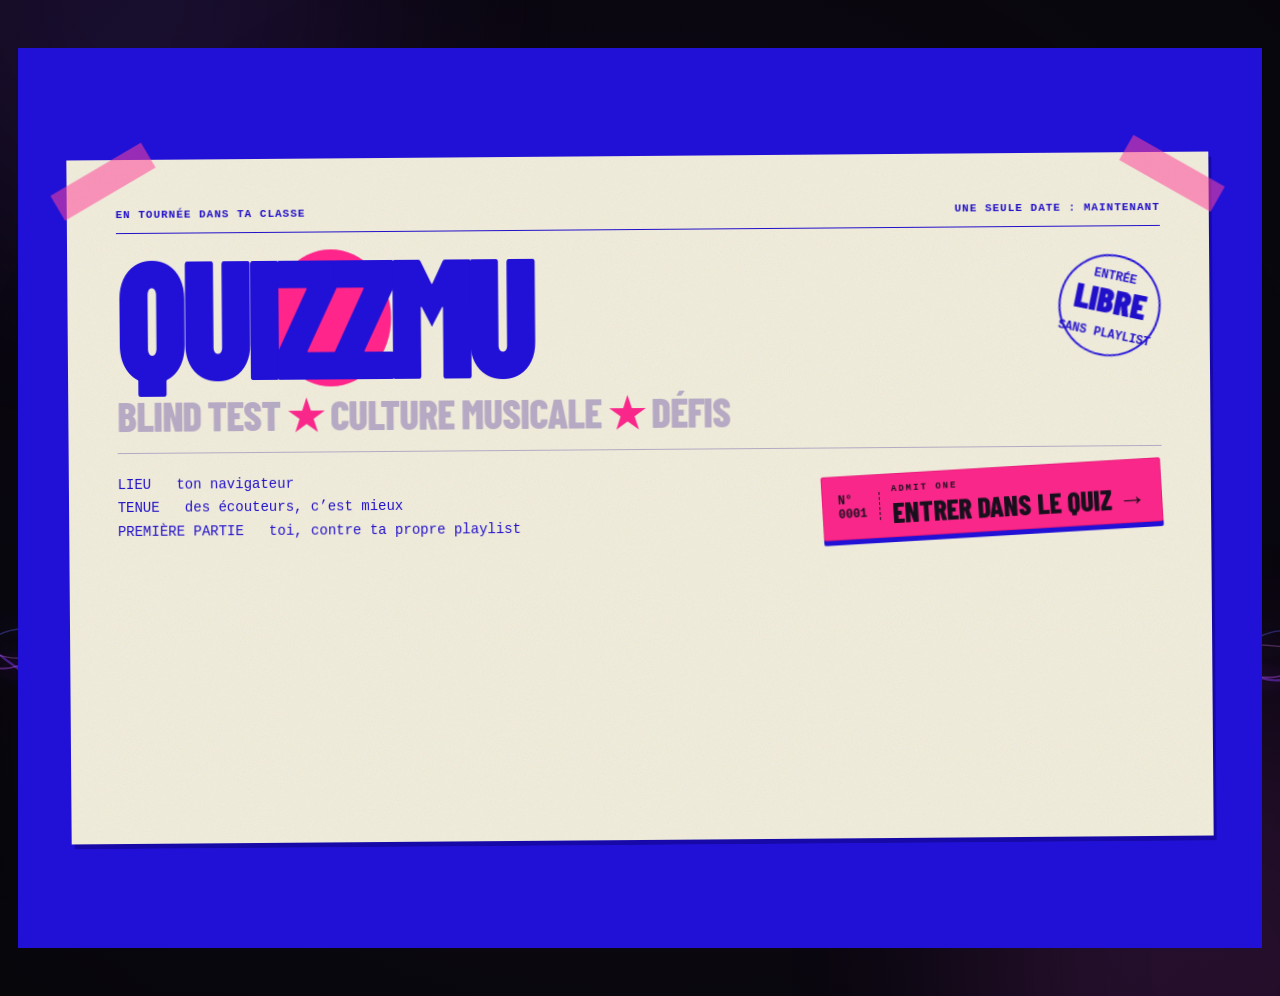
==== commit a04b223d: "Refine concert poster homepage to match reference composition" ====
--- a/index.html
+++ b/index.html
@@ -78,13 +78,29 @@
     @media(max-width:600px){#welcomeScreen .concert-poster{min-height:0}#welcomeScreen .poster-top{font-size:9px}#welcomeScreen .poster-bottom{align-items:flex-start;flex-direction:column}#welcomeScreen #welcomeTitle{font-size:clamp(48px,14vw,90px)}}
     @media(prefers-reduced-motion:reduce){#welcomeScreen *{animation:none!important}}
     </style>
+    <style>
+#welcomeScreen:not(.hidden){background:#2110d6;padding:clamp(22px,4vw,65px)}
+#welcomeScreen .concert-poster{width:min(1200px,100%);min-height:76vh;padding:clamp(25px,3.8vw,60px);background-color:#f1eddb;background-image:url("data:image/svg+xml,%3Csvg xmlns='http://www.w3.org/2000/svg' width='180' height='180'%3E%3Cfilter id='n'%3E%3CfeTurbulence type='fractalNoise' baseFrequency='.85' numOctaves='3' stitchTiles='stitch'/%3E%3C/filter%3E%3Cpath fill='%23000' opacity='.12' filter='url(%23n)' d='M0 0h180v180H0z'/%3E%3C/svg%3E");box-shadow:3px 5px 0 #1609a8;transform:rotate(-.45deg)}
+#welcomeScreen .concert-poster:before,#welcomeScreen .concert-poster:after{width:105px;height:29px;top:7px;background:#ff459a88;z-index:2}
+#welcomeScreen .poster-headline{display:flex;align-items:center;justify-content:space-between;gap:3%;margin-top:8px}
+#welcomeScreen #welcomeTitle{font-family:'Barlow Condensed',Impact,sans-serif;font-stretch:condensed;font-size:clamp(55px,13.3vw,190px);letter-spacing:-.045em;line-height:.84;margin:0;white-space:nowrap;flex:0 1 auto;transform:scaleX(.88);transform-origin:left center;margin-right:-8%;color:#2110d6}
+#welcomeScreen #welcomeTitle:before{width:29%;left:37%;top:6%;background:#ff258a}
+#welcomeScreen .poster-stamp{flex:0 0 auto;width:clamp(58px,8vw,112px);aspect-ratio:1;border:2px solid #2110d6;border-radius:50%;display:flex;flex-direction:column;align-items:center;justify-content:center;text-align:center;font:700 clamp(7px,1vw,12px)/1 monospace;transform:rotate(12deg)}
+#welcomeScreen .poster-stamp strong{font:900 clamp(16px,2.7vw,35px)/1 'Barlow Condensed',Impact,sans-serif}
+#welcomeScreen .poster-sub{font-size:clamp(18px,3.2vw,43px);margin:8px 0 20px;padding-bottom:15px;letter-spacing:-.025em}
+#welcomeScreen .poster-bottom{align-items:flex-start;gap:18px}
+#welcomeScreen .poster-details{font-size:clamp(10px,1.1vw,14px)}
+#welcomeScreen #beginJourney{padding:10px 15px;gap:12px;box-shadow:0 5px 0 #2110d6;border:1px solid #e61a79;transform:rotate(-3deg);text-align:left}
+#welcomeScreen #beginJourney small{display:block;font:700 9px monospace;letter-spacing:2px;margin-bottom:4px}
+@media(max-width:600px){#welcomeScreen .concert-poster{min-height:65vh;padding:24px 18px}#welcomeScreen #welcomeTitle{font-size:clamp(43px,13vw,78px)}#welcomeScreen .poster-stamp{width:48px}#welcomeScreen .poster-sub{font-size:clamp(15px,4vw,24px)}}
+</style>
     <main id="welcomeScreen" class="welcome-screen" aria-labelledby="welcomeTitle">
       <div class="concert-poster">
-        <div class="poster-top"><span>LE QUIZ MUSICAL</span><span>UNE SEULE DATE : MAINTENANT</span></div>
-        <h1 id="welcomeTitle">QUIZZMU</h1>
+        <div class="poster-top"><span>EN TOURNÉE DANS TA CLASSE</span><span>UNE SEULE DATE : MAINTENANT</span></div>
+        <div class="poster-headline"><h1 id="welcomeTitle">QUIZZMU</h1><div class="poster-stamp" aria-hidden="true">ENTRÉE<br><strong>LIBRE</strong><br>SANS PLAYLIST</div></div>
         <p class="poster-sub">BLIND TEST <b>★</b> CULTURE MUSICALE <b>★</b> DÉFIS</p>
-        <div class="poster-bottom"><p class="poster-details">LIEU &nbsp; ton navigateur<br>TENUE &nbsp; des écouteurs, c’est mieux<br>AU PROGRAMME &nbsp; tes artistes préférés</p>
-        <button id="beginJourney" type="button"><span class="ticket-number" aria-hidden="true">N°<br>0001</span><span>Commencer à jouer →</span></button></div>
+        <div class="poster-bottom"><p class="poster-details">LIEU &nbsp; ton navigateur<br>TENUE &nbsp; des écouteurs, c’est mieux<br>PREMIÈRE PARTIE &nbsp; toi, contre ta propre playlist</p>
+        <button id="beginJourney" type="button"><span class="ticket-number" aria-hidden="true">N°<br>0001</span><span><small>ADMIT ONE</small>ENTRER DANS LE QUIZ →</span></button></div>
       </div>
     </main>
 
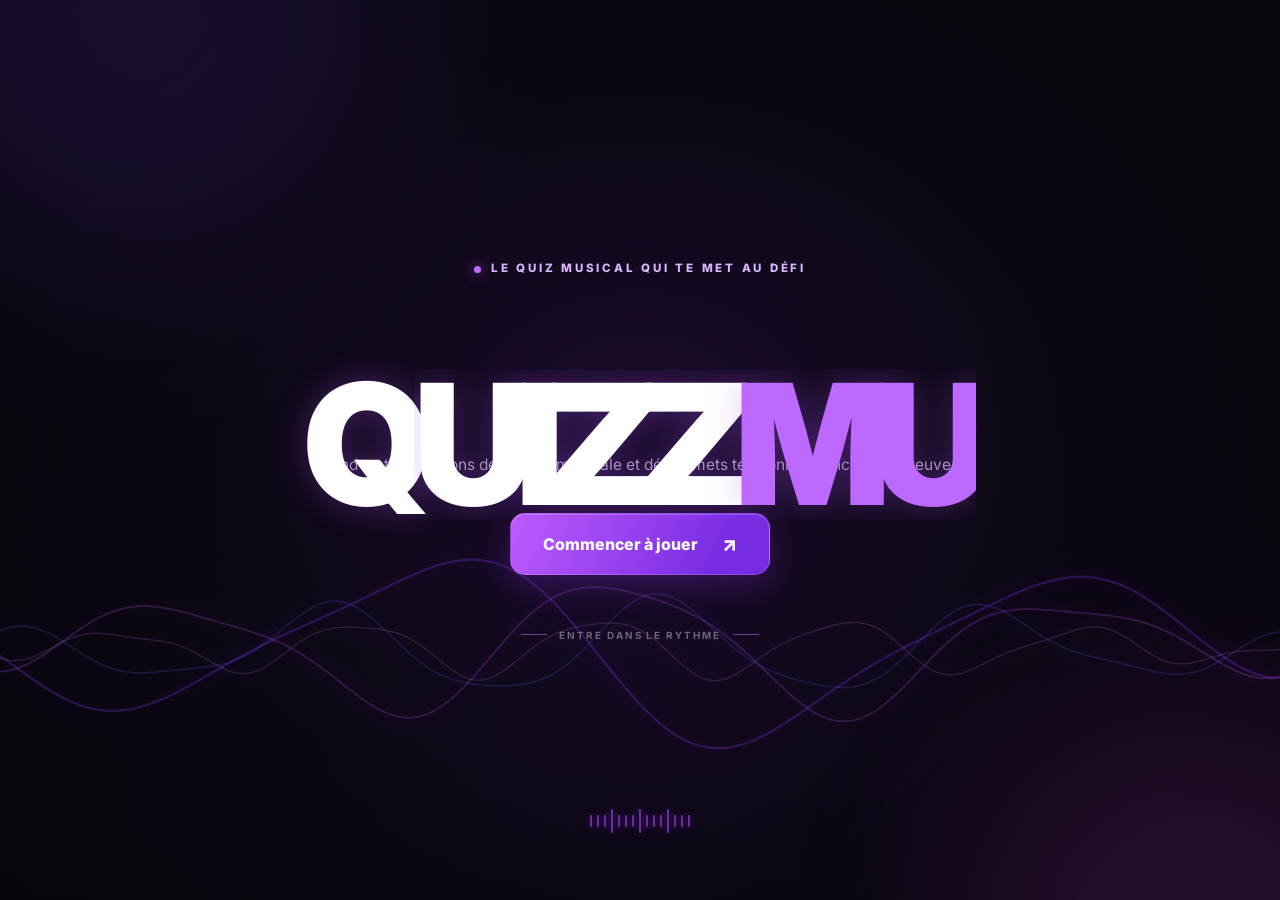
==== commit d0d90433: "Restore original homepage before concert poster experiments" ====
--- a/index.html
+++ b/index.html
@@ -50,59 +50,59 @@
       @keyframes qm-bars { from {opacity:0} to {opacity:.6} }
       @media(prefers-reduced-motion:reduce) { #qmIntroFx {display:none!important} #welcomeScreen.qm-intro .welcome-title {opacity:1} #welcomeScreen.qm-intro .welcome-content > *, #welcomeScreen.qm-intro .sound-bars {animation:none!important} }
     </style>
-  <link href="https://fonts.googleapis.com/css2?family=Barlow+Condensed:wght@700;800;900&display=swap" rel="stylesheet" />
   </head>
   <body>
     <canvas id="soundscape" aria-hidden="true"></canvas>
     <div class="ambient-glow ambient-glow-one" aria-hidden="true"></div>
     <div class="ambient-glow ambient-glow-two" aria-hidden="true"></div>
 
-    <style>
-    #welcomeScreen:not(.hidden){display:flex;position:relative;z-index:3;min-height:100svh;width:100%;padding:clamp(18px,4vw,60px);box-sizing:border-box;background:#2110c9;align-items:center;justify-content:center;overflow:hidden;color:#2110c9}
-    #welcomeScreen.hidden{display:none!important}
-    #welcomeScreen .concert-poster{position:relative;width:min(1120px,100%);min-height:min(72vh,650px);box-sizing:border-box;background:#f5f0df;padding:clamp(24px,4vw,64px);text-align:left;animation:poster-in .65s ease-out both}
-    #welcomeScreen .concert-poster:before,#welcomeScreen .concert-poster:after{content:"";position:absolute;top:0;width:85px;height:24px;background:#ff459a99;transform:rotate(-30deg);left:-16px}
-    #welcomeScreen .concert-poster:after{left:auto;right:-16px;transform:rotate(30deg)}
-    #welcomeScreen .poster-top{display:flex;justify-content:space-between;gap:12px;border-bottom:1px solid;padding-bottom:12px;font:700 11px monospace;letter-spacing:1px}
-    #welcomeScreen #welcomeTitle{position:relative;isolation:isolate;display:block;margin:18px 0 0;color:#2110c9;font-family:'Barlow Condensed','Impact',sans-serif;font-weight:900;font-size:clamp(55px,13vw,180px);line-height:.9;letter-spacing:-.035em;text-shadow:none;animation:poster-in .65s .15s both}
-    #welcomeScreen #welcomeTitle:before{content:"";position:absolute;z-index:-1;background:#fa278b;width:25%;aspect-ratio:1;border-radius:50%;left:30%;top:0}
-    #welcomeScreen .poster-sub{font:800 clamp(18px,3vw,40px)/1.1 'Barlow Condensed',Impact,sans-serif;margin:12px 0 16px;border-bottom:1px solid;padding-bottom:16px}
-    #welcomeScreen .poster-sub b{color:#fa278b}
-    #welcomeScreen .poster-bottom{display:flex;align-items:center;justify-content:space-between;gap:24px;flex-wrap:wrap}
-    #welcomeScreen .poster-details{font:13px/1.7 monospace;margin:0;color:#2110c9}
-    #welcomeScreen #beginJourney{display:inline-flex;align-items:center;gap:16px;background:#fa278b;color:#17101c;border:0;border-radius:2px;box-shadow:0 4px 0 #2110c9;padding:14px 20px;font:800 clamp(18px,2.4vw,28px)/1 'Barlow Condensed',Impact,sans-serif;transform:rotate(-3deg);cursor:pointer;text-transform:uppercase;animation:ticket-in .55s .35s both}
-    #welcomeScreen #beginJourney:hover{transform:rotate(0deg) translateY(-2px)}
-    #welcomeScreen .ticket-number{border-right:1px dashed #17101c;padding-right:12px;font:700 12px monospace}
-    @keyframes poster-in{from{opacity:0;translate:0 15px}to{opacity:1;translate:0 0}}
-    @keyframes ticket-in{from{opacity:0;translate:0 12px}to{opacity:1;translate:0 0}}
-    @media(max-width:600px){#welcomeScreen .concert-poster{min-height:0}#welcomeScreen .poster-top{font-size:9px}#welcomeScreen .poster-bottom{align-items:flex-start;flex-direction:column}#welcomeScreen #welcomeTitle{font-size:clamp(48px,14vw,90px)}}
-    @media(prefers-reduced-motion:reduce){#welcomeScreen *{animation:none!important}}
-    </style>
-    <style>
-#welcomeScreen:not(.hidden){background:#2110d6;padding:clamp(22px,4vw,65px)}
-#welcomeScreen .concert-poster{width:min(1200px,100%);min-height:76vh;padding:clamp(25px,3.8vw,60px);background-color:#f1eddb;background-image:url("data:image/svg+xml,%3Csvg xmlns='http://www.w3.org/2000/svg' width='180' height='180'%3E%3Cfilter id='n'%3E%3CfeTurbulence type='fractalNoise' baseFrequency='.85' numOctaves='3' stitchTiles='stitch'/%3E%3C/filter%3E%3Cpath fill='%23000' opacity='.12' filter='url(%23n)' d='M0 0h180v180H0z'/%3E%3C/svg%3E");box-shadow:3px 5px 0 #1609a8;transform:rotate(-.45deg)}
-#welcomeScreen .concert-poster:before,#welcomeScreen .concert-poster:after{width:105px;height:29px;top:7px;background:#ff459a88;z-index:2}
-#welcomeScreen .poster-headline{display:flex;align-items:center;justify-content:space-between;gap:3%;margin-top:8px}
-#welcomeScreen #welcomeTitle{font-family:'Barlow Condensed',Impact,sans-serif;font-stretch:condensed;font-size:clamp(55px,13.3vw,190px);letter-spacing:-.045em;line-height:.84;margin:0;white-space:nowrap;flex:0 1 auto;transform:scaleX(.88);transform-origin:left center;margin-right:-8%;color:#2110d6}
-#welcomeScreen #welcomeTitle:before{width:29%;left:37%;top:6%;background:#ff258a}
-#welcomeScreen .poster-stamp{flex:0 0 auto;width:clamp(58px,8vw,112px);aspect-ratio:1;border:2px solid #2110d6;border-radius:50%;display:flex;flex-direction:column;align-items:center;justify-content:center;text-align:center;font:700 clamp(7px,1vw,12px)/1 monospace;transform:rotate(12deg)}
-#welcomeScreen .poster-stamp strong{font:900 clamp(16px,2.7vw,35px)/1 'Barlow Condensed',Impact,sans-serif}
-#welcomeScreen .poster-sub{font-size:clamp(18px,3.2vw,43px);margin:8px 0 20px;padding-bottom:15px;letter-spacing:-.025em}
-#welcomeScreen .poster-bottom{align-items:flex-start;gap:18px}
-#welcomeScreen .poster-details{font-size:clamp(10px,1.1vw,14px)}
-#welcomeScreen #beginJourney{padding:10px 15px;gap:12px;box-shadow:0 5px 0 #2110d6;border:1px solid #e61a79;transform:rotate(-3deg);text-align:left}
-#welcomeScreen #beginJourney small{display:block;font:700 9px monospace;letter-spacing:2px;margin-bottom:4px}
-@media(max-width:600px){#welcomeScreen .concert-poster{min-height:65vh;padding:24px 18px}#welcomeScreen #welcomeTitle{font-size:clamp(43px,13vw,78px)}#welcomeScreen .poster-stamp{width:48px}#welcomeScreen .poster-sub{font-size:clamp(15px,4vw,24px)}}
-</style>
     <main id="welcomeScreen" class="welcome-screen" aria-labelledby="welcomeTitle">
-      <div class="concert-poster">
-        <div class="poster-top"><span>EN TOURNÉE DANS TA CLASSE</span><span>UNE SEULE DATE : MAINTENANT</span></div>
-        <div class="poster-headline"><h1 id="welcomeTitle">QUIZZMU</h1><div class="poster-stamp" aria-hidden="true">ENTRÉE<br><strong>LIBRE</strong><br>SANS PLAYLIST</div></div>
-        <p class="poster-sub">BLIND TEST <b>★</b> CULTURE MUSICALE <b>★</b> DÉFIS</p>
-        <div class="poster-bottom"><p class="poster-details">LIEU &nbsp; ton navigateur<br>TENUE &nbsp; des écouteurs, c’est mieux<br>PREMIÈRE PARTIE &nbsp; toi, contre ta propre playlist</p>
-        <button id="beginJourney" type="button"><span class="ticket-number" aria-hidden="true">N°<br>0001</span><span><small>ADMIT ONE</small>ENTRER DANS LE QUIZ →</span></button></div>
+      <div class="welcome-content">
+        <p class="welcome-kicker"><span class="live-dot"></span> LE QUIZ MUSICAL QUI TE MET AU DÉFI</p>
+        <h1 id="welcomeTitle" class="welcome-title">QUIZZ<span>MU</span></h1>
+        <p class="welcome-description">Blind tests, questions de culture musicale et défis : mets tes connaissances à l’épreuve !</p>
+        <button id="beginJourney" class="primary-btn welcome-button" type="button">Commencer à jouer <span aria-hidden="true">↗</span></button>
+        <div class="welcome-hint" aria-hidden="true"><span></span> ENTRE DANS LE RYTHME <span></span></div>
       </div>
+      <div class="sound-bars" aria-hidden="true"><i></i><i></i><i></i><i></i><i></i><i></i><i></i><i></i><i></i><i></i><i></i><i></i><i></i><i></i><i></i></div>
     </main>
+
+
+    <script>
+      (() => {
+        const home=document.getElementById('welcomeScreen'), title=document.getElementById('welcomeTitle'), start=document.getElementById('beginJourney');
+        const motion=matchMedia('(prefers-reduced-motion: reduce)');
+        if(!home||!title||!start||motion.matches)return;
+        home.classList.add('qm-intro','qm-intro-done');
+        window.qmWaveStart=performance.now();
+        const fx=document.createElement('div');fx.id='qmIntroFx';fx.setAttribute('aria-hidden','true');
+        [.25,.65].forEach(delay=>{const ring=document.createElement('i');ring.className='qm-ring';ring.style.setProperty('--delay',delay+'s');fx.appendChild(ring)});
+        [-1,1].forEach(side=>{const beat=document.createElement('div');beat.className='qm-beat';beat.style.setProperty('--side',side*20+'%');[35,65,100,65,35].forEach((height,i)=>{const bar=document.createElement('i');bar.style.height=height+'%';bar.style.animationDelay=i*.12+'s';beat.appendChild(bar)});fx.appendChild(beat)});
+        const logo=document.createElement('div');logo.className='qm-logo';logo.innerHTML='<span class="qm-letter">Q</span><span class="qm-rest">UIZZ<span style="color:#bd69ff">MU</span></span>';fx.appendChild(logo);home.appendChild(fx);
+        const rest=logo.lastElementChild, letter=logo.firstElementChild;
+        let raf=0,timer=0,finished=false;
+        const ease=x=>{x=Math.max(0,Math.min(1,x));return x*x*(3-2*x)};
+        function finish(){if(finished)return;finished=true;cancelAnimationFrame(raf);clearTimeout(timer);fx.remove();home.classList.remove('qm-intro');start.removeEventListener('focus',finish);start.removeEventListener('click',finish);window.removeEventListener('resize',finish);motion.removeEventListener?.('change',finish)}
+        function frame(now){
+          if(finished)return;
+          const t=(now-window.qmWaveStart)/1000;
+          const style=getComputedStyle(title), rect=title.getBoundingClientRect();
+          logo.style.fontFamily=style.fontFamily;logo.style.fontSize=style.fontSize;logo.style.fontWeight=style.fontWeight;logo.style.lineHeight=style.lineHeight;logo.style.letterSpacing=style.letterSpacing;logo.style.textShadow=style.textShadow;
+          const reveal=ease((t-1.05)/.85), rise=ease((t-1.9)/.75);
+          rest.style.width='auto';const full=rest.scrollWidth, q=letter.getBoundingClientRect().width/(Number(logo.dataset.scale)||1);
+          const scale=t<1.05?.2+.8*ease(t/1.05):1;
+          rest.style.width=full*reveal+'px';rest.style.opacity=String(ease((t-1.05)/.55));
+          const width=q+full*reveal;
+          const x=(innerWidth/2-width*scale/2)*(1-rise)+(rect.left+(rect.width-width)/2)*rise;
+          const y=(innerHeight/2-rect.height/2)*(1-rise)+rect.top*rise;
+          logo.style.left=x+'px';logo.style.top=y+'px';logo.style.transform='scale('+scale+')';logo.dataset.scale=scale;logo.style.opacity=String(ease(t/.28));
+          if(t>=2.65){logo.remove();title.style.opacity='1';return}
+          raf=requestAnimationFrame(frame);
+        }
+        start.addEventListener('focus',finish);start.addEventListener('click',finish);window.addEventListener('resize',finish);motion.addEventListener?.('change',finish);
+        raf=requestAnimationFrame(frame);timer=setTimeout(finish,4050);
+      })();
+    </script>
 
     <section id="modeSelection" class="mode-selection hidden" aria-labelledby="modeTitle">
       <div class="mode-selection-inner">
